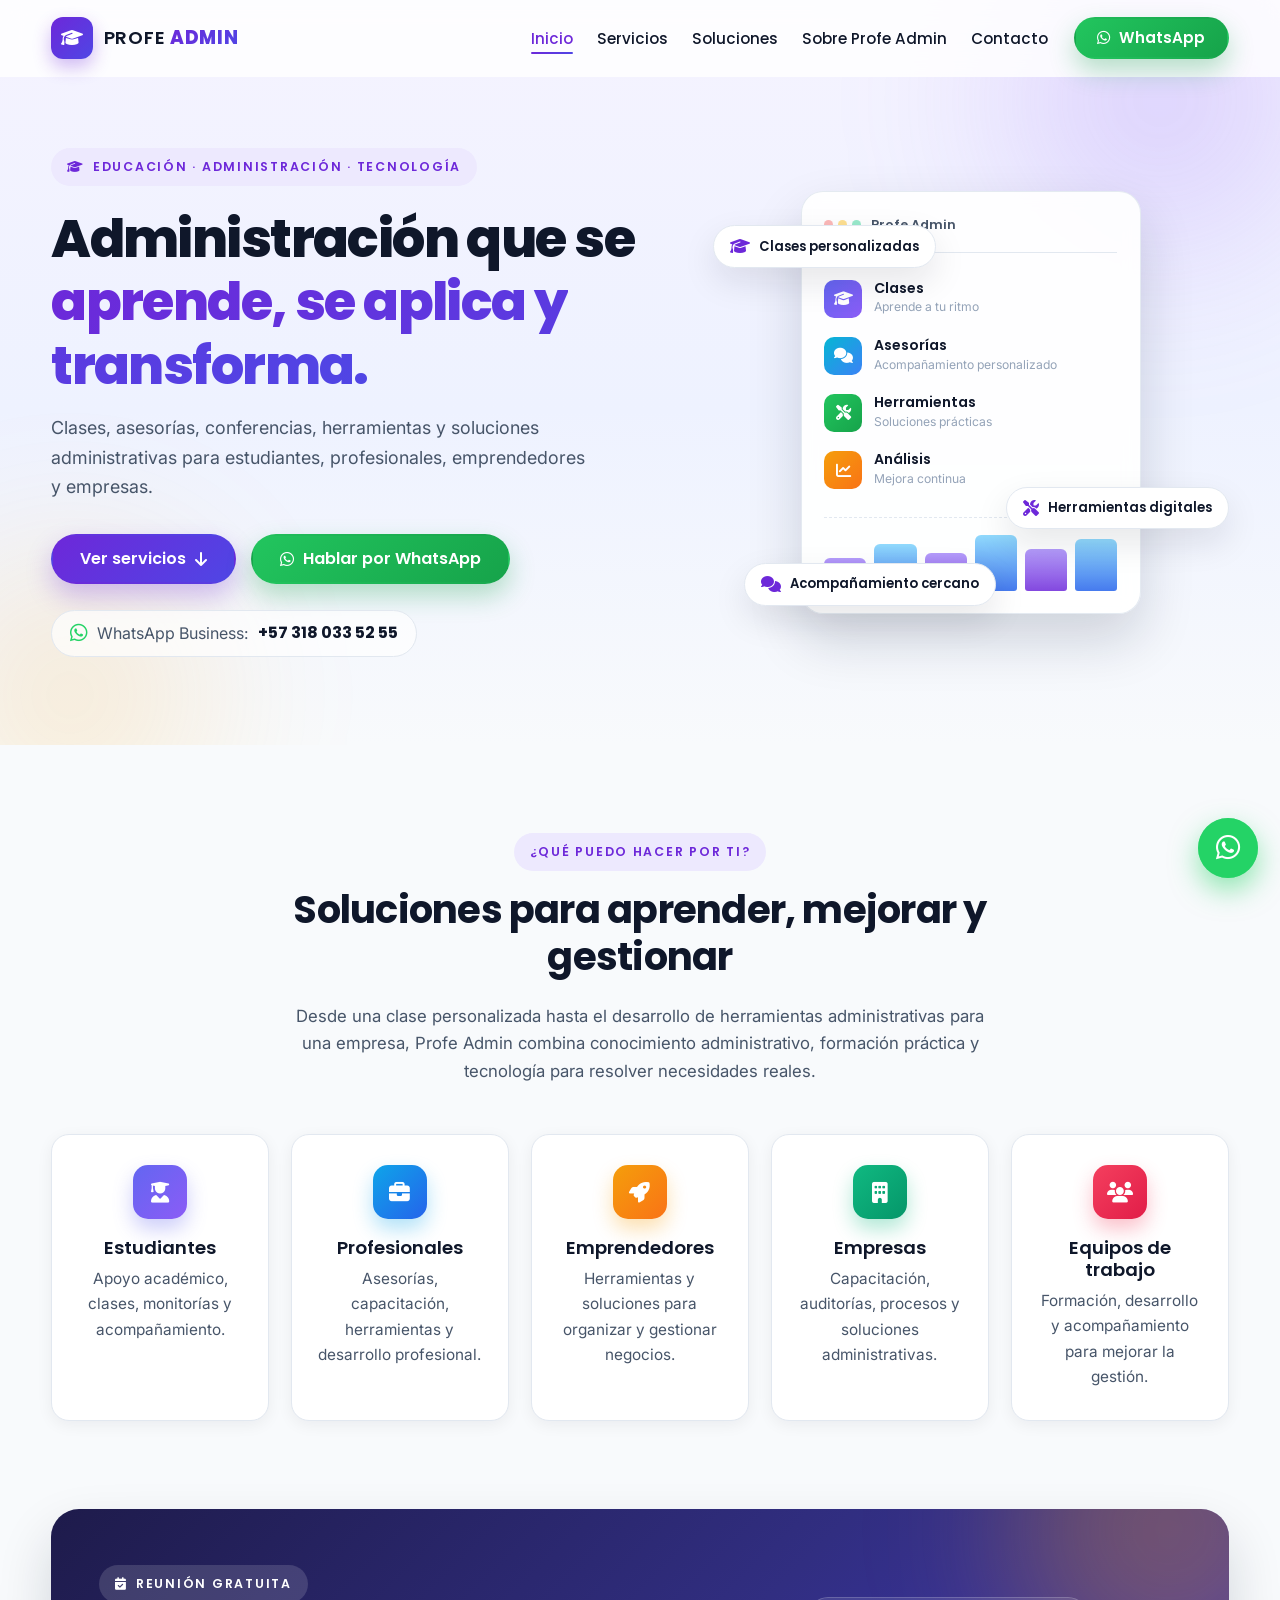
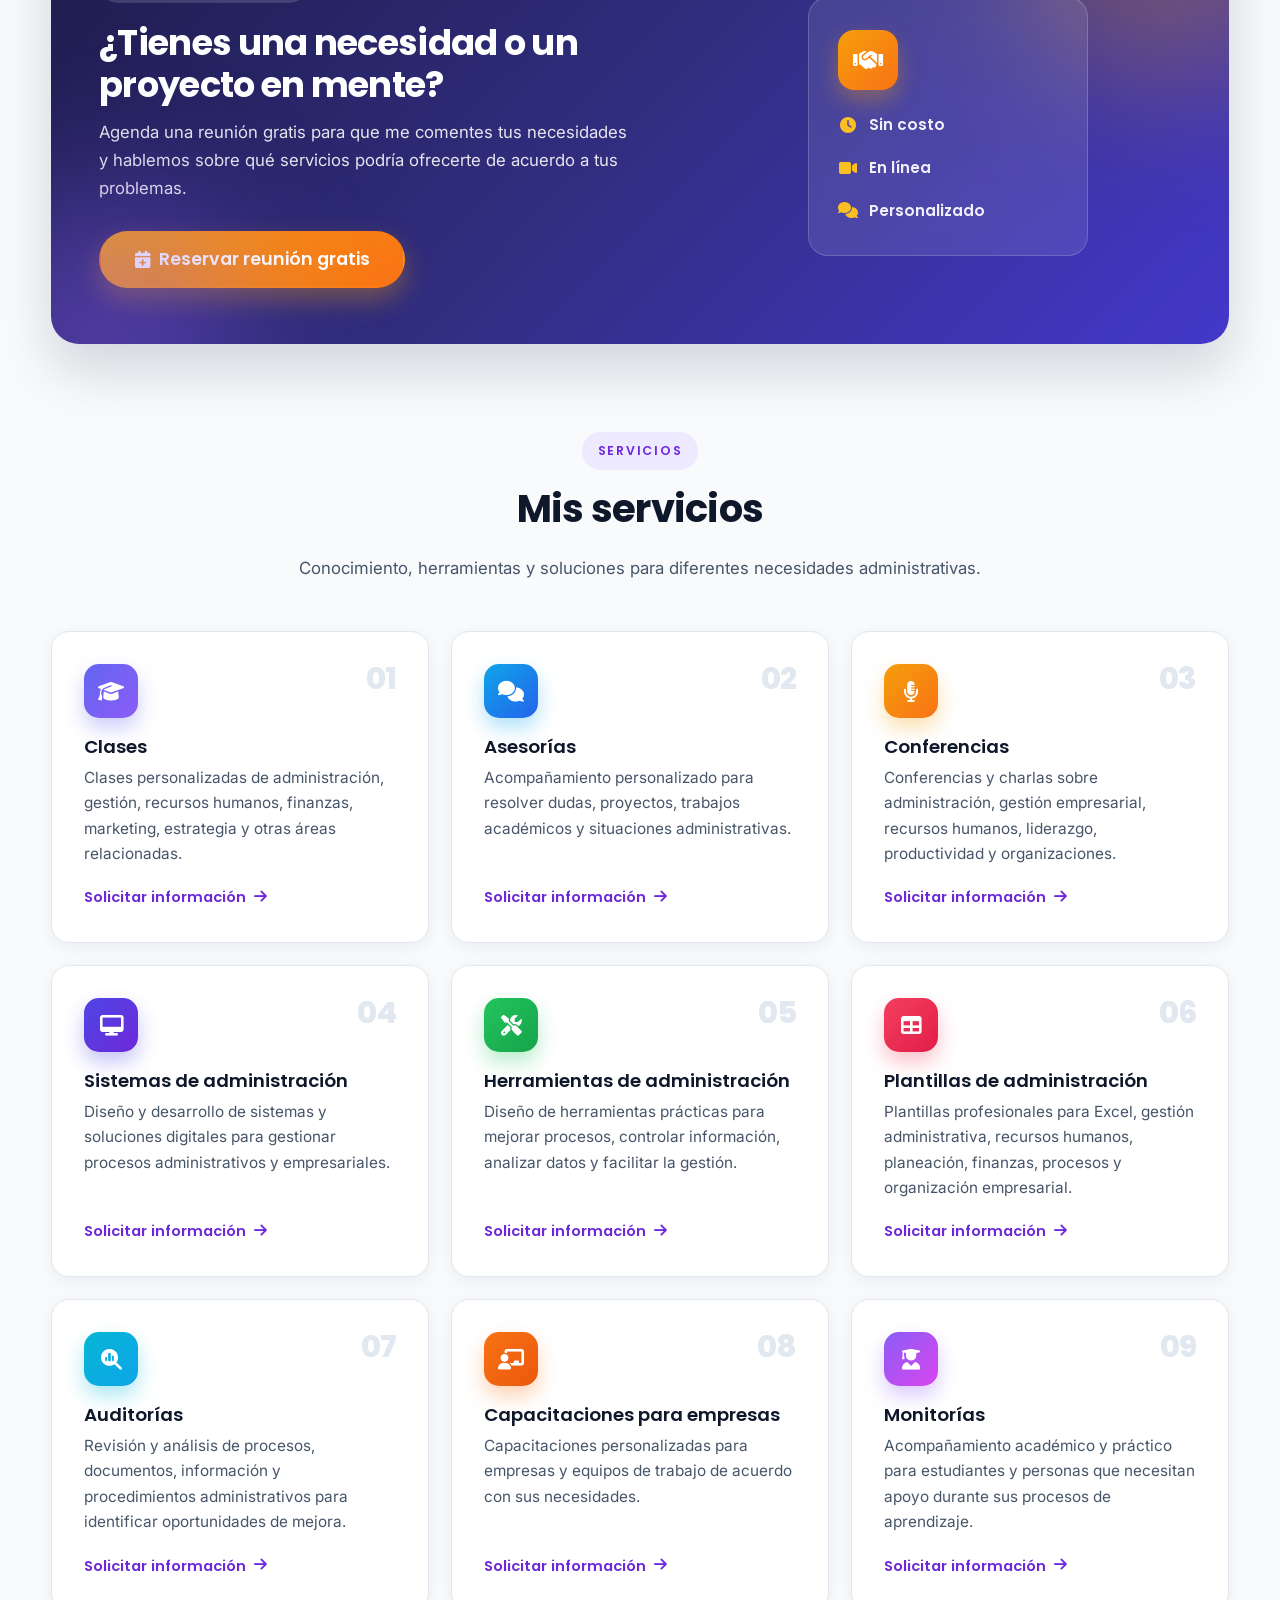
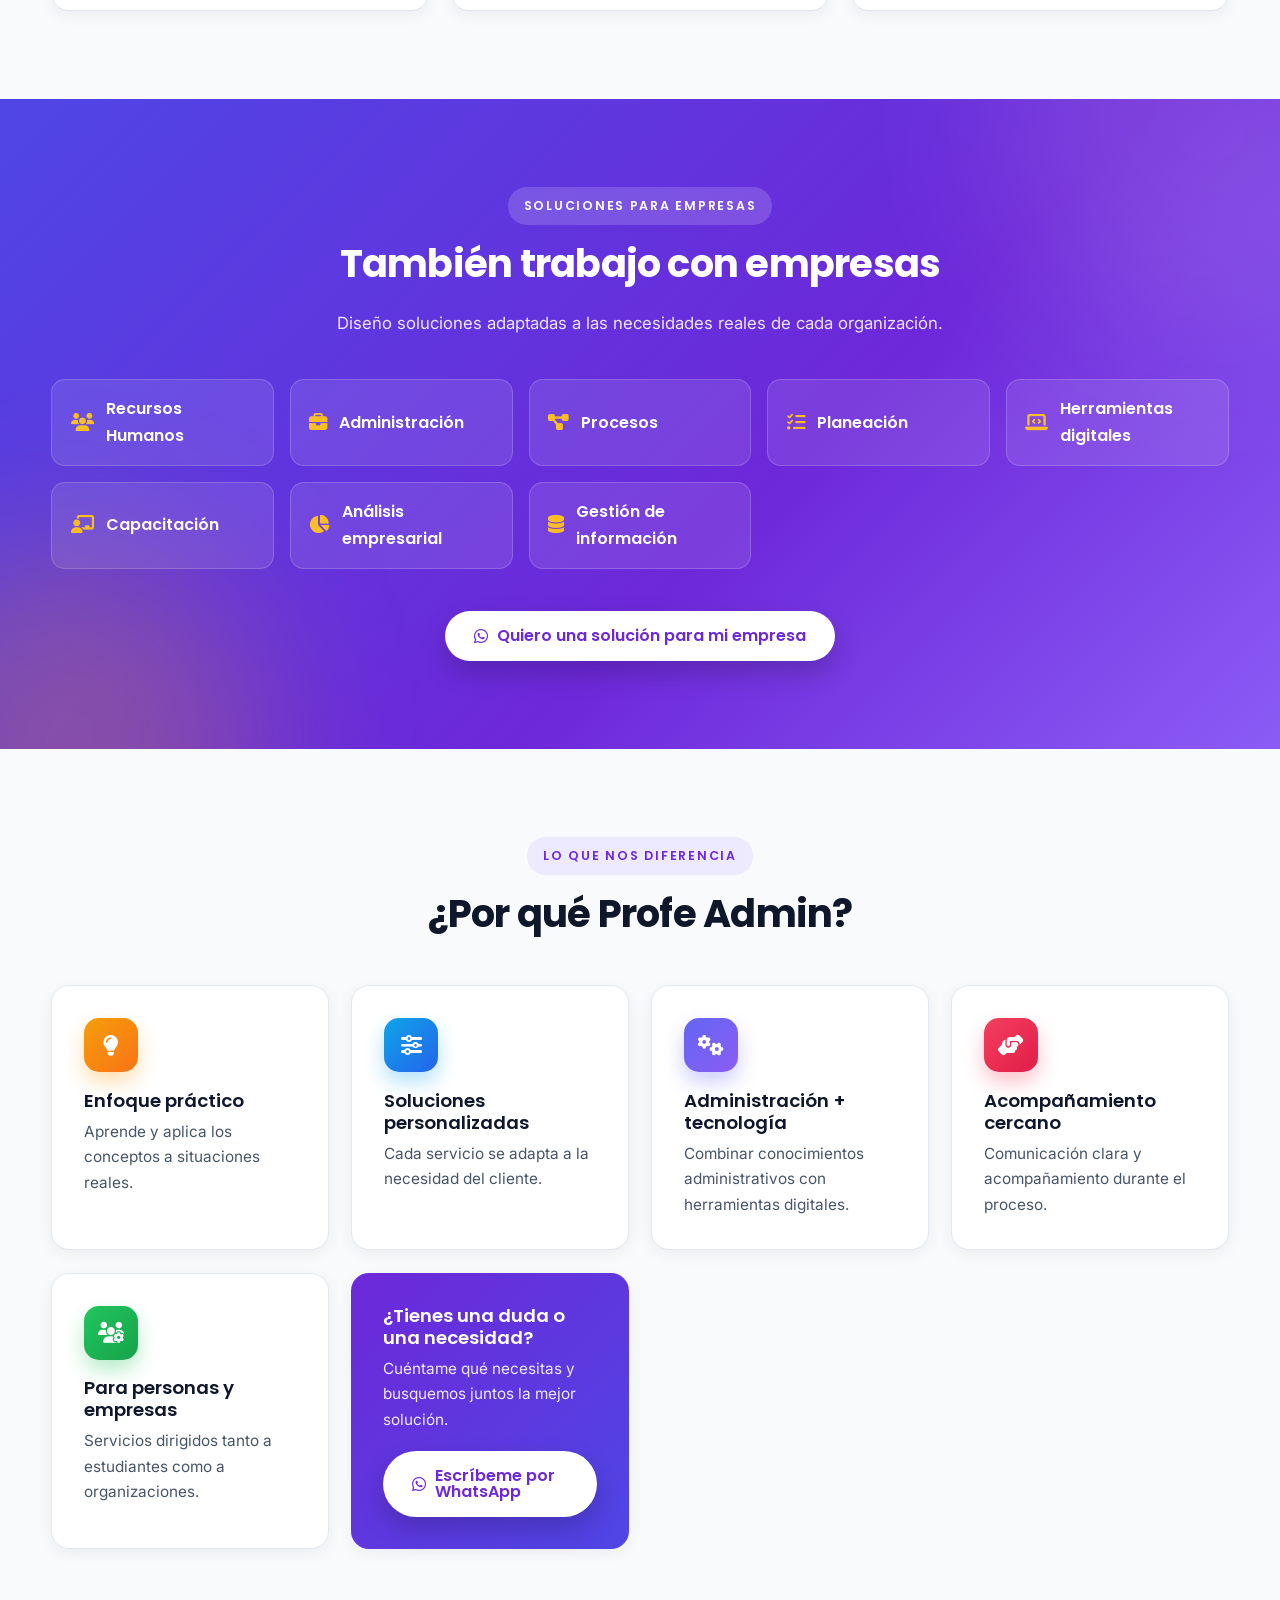
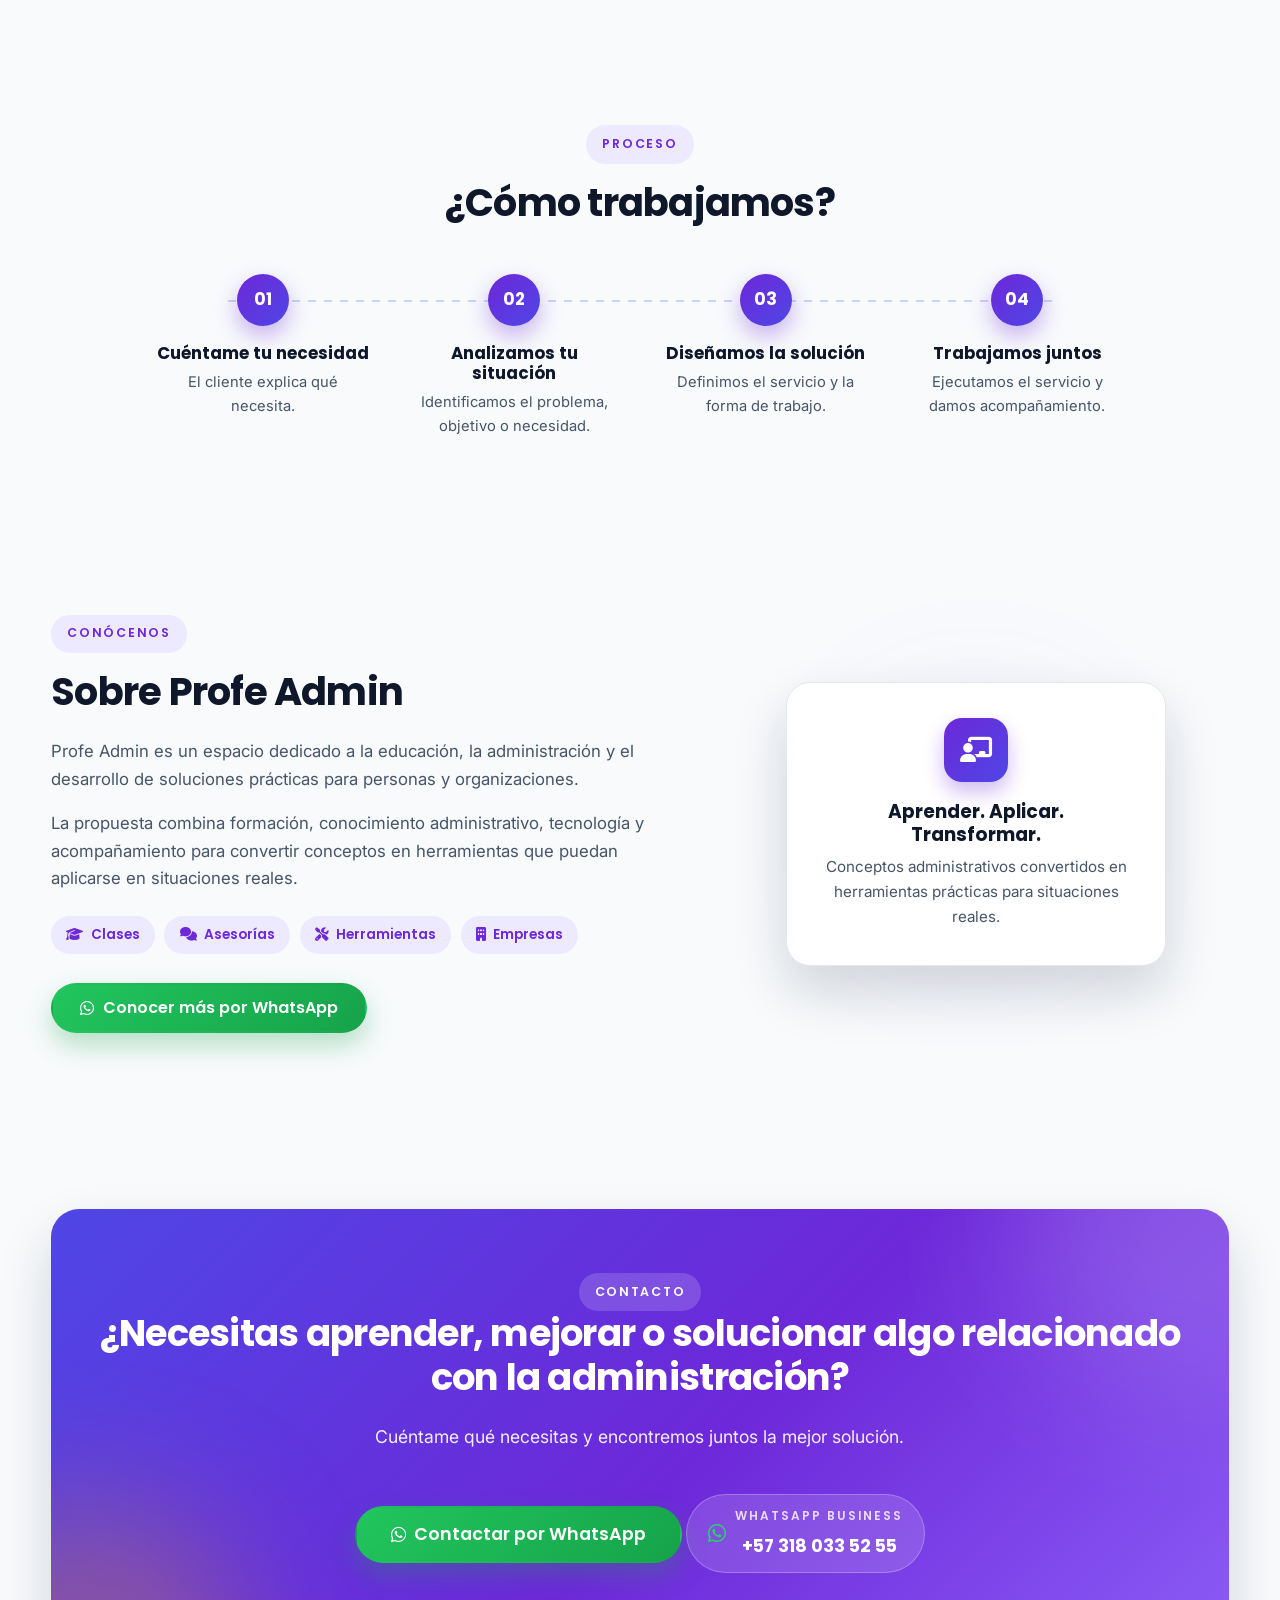
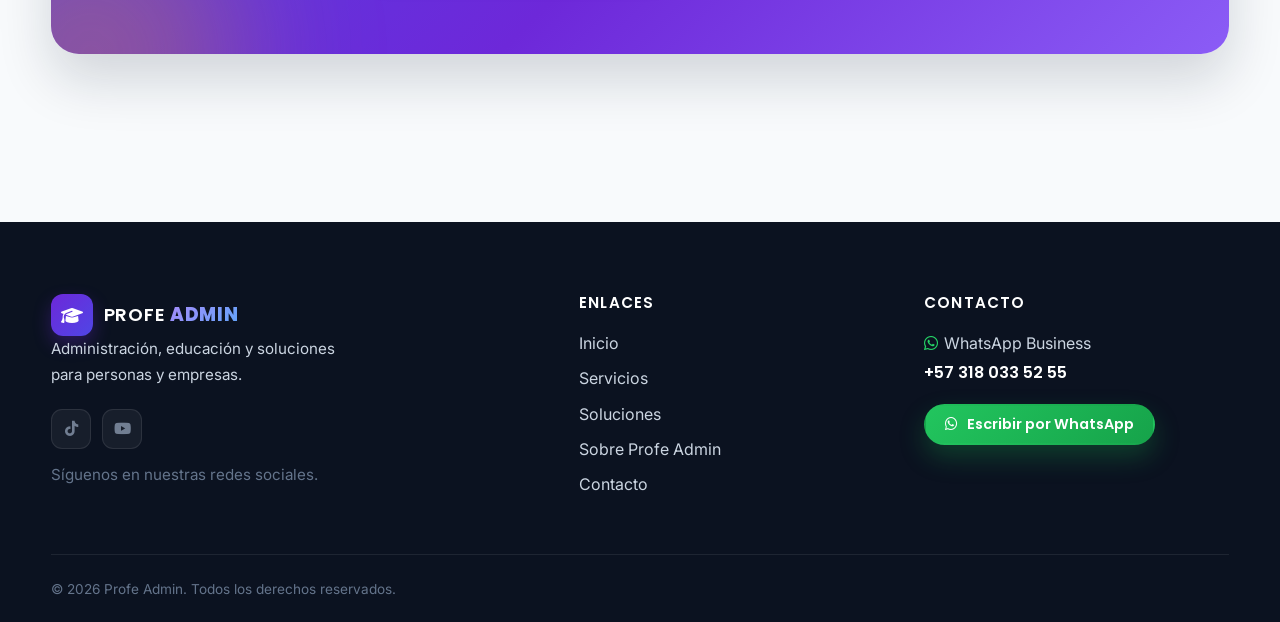
==== index.html @ a217259a "Add files via upload" ====
<!DOCTYPE html>
<html lang="es">
<head>
    <meta charset="UTF-8">
    <meta name="viewport" content="width=device-width, initial-scale=1.0">
    <title>Profe Admin | Administración, asesorías, clases y soluciones empresariales</title>
    <meta name="description" content="Profe Admin ofrece clases, asesorías, conferencias, capacitaciones, auditorías, herramientas, plantillas y soluciones administrativas para estudiantes, profesionales, emprendedores y empresas.">
    <meta property="og:title" content="Profe Admin | Administración, asesorías, clases y soluciones empresariales">
    <meta property="og:description" content="Clases, asesorías, conferencias, herramientas y soluciones administrativas para estudiantes, profesionales, emprendedores y empresas.">
    <meta property="og:type" content="website">
    <link rel="icon" href="data:image/svg+xml,%3Csvg xmlns='http://www.w3.org/2000/svg' viewBox='0 0 64 64'%3E%3Cdefs%3E%3ClinearGradient id='g' x1='0' y1='0' x2='1' y2='1'%3E%3Cstop offset='0' stop-color='%236d28d9'/%3E%3Cstop offset='1' stop-color='%234f46e5'/%3E%3C/linearGradient%3E%3C/defs%3E%3Crect width='64' height='64' rx='14' fill='url(%23g)'/%3E%3Ctext x='32' y='42' font-family='Arial,sans-serif' font-size='28' font-weight='700' fill='white' text-anchor='middle'%3EPA%3C/text%3E%3C/svg%3E">
    <link rel="preconnect" href="https://fonts.googleapis.com">
    <link rel="preconnect" href="https://fonts.gstatic.com" crossorigin>
    <link href="https://fonts.googleapis.com/css2?family=Poppins:wght@500;600;700;800&family=Inter:wght@400;500;600&display=swap" rel="stylesheet">
    <link rel="stylesheet" href="https://cdnjs.cloudflare.com/ajax/libs/font-awesome/6.5.2/css/all.min.css">
    <link rel="stylesheet" href="assets/css/style.css">
</head>
<body>
    <a class="skip-link" href="#main">Saltar al contenido</a>
    <header class="navbar" id="navbar">
        <div class="container nav-inner">
            <a class="brand" href="#inicio" aria-label="Profe Admin, ir al inicio">
                <span class="brand-mark" aria-hidden="true"><i class="fa-solid fa-graduation-cap"></i></span>
                <span class="brand-text">PROFE <strong>ADMIN</strong></span>
            </a>
            <button class="menu-toggle" id="menuToggle" type="button"
                    aria-expanded="false" aria-controls="navMenu" aria-label="Abrir menú de navegación">
                <i class="fa-solid fa-bars" aria-hidden="true"></i>
                <i class="fa-solid fa-xmark" aria-hidden="true"></i>
            </button>
            <nav class="nav-menu" id="navMenu" aria-label="Navegación principal">
                <ul class="nav-list">
                    <li><a href="#inicio">Inicio</a></li>
                    <li><a href="#servicios">Servicios</a></li>
                    <li><a href="#soluciones">Soluciones</a></li>
                    <li><a href="#sobre">Sobre Profe Admin</a></li>
                    <li><a href="#contacto">Contacto</a></li>
                </ul>
                <a class="btn btn-wa btn-nav" href="https://wa.me/573180335255?text=Hola%20Profe%20Admin%2C%20quiero%20informaci%C3%B3n." target="_blank" rel="noopener">
                    <i class="fa-brands fa-whatsapp" aria-hidden="true"></i> WhatsApp
                </a>
            </nav>
        </div>
    </header>
    <main id="main">

<!-- ============ HERO ============ -->
<section class="hero" id="inicio">
    <div class="hero-bg" aria-hidden="true">
        <div class="blob blob-1"></div>
        <div class="blob blob-2"></div>
    </div>
    <div class="container hero-inner">
        <div class="hero-copy">
            <span class="eyebrow" aria-hidden="true">
                <i class="fa-solid fa-graduation-cap"></i> Educación · Administración · Tecnología
            </span>
            <h1 class="hero-title">Administración que se <span class="grad-text">aprende, se aplica y transforma.</span></h1>
            <p class="hero-sub">Clases, asesorías, conferencias, herramientas y soluciones administrativas para estudiantes, profesionales, emprendedores y empresas.</p>
            <div class="hero-actions">
                <a class="btn btn-primary" href="#servicios">
                    Ver servicios <i class="fa-solid fa-arrow-down" aria-hidden="true"></i>
                </a>
                <a class="btn btn-wa" href="https://wa.me/573180335255?text=Hola%20Profe%20Admin%2C%20quiero%20informaci%C3%B3n." target="_blank" rel="noopener">
                    <i class="fa-brands fa-whatsapp" aria-hidden="true"></i> Hablar por WhatsApp
                </a>
            </div>
            <p class="hero-wa">
                <i class="fa-brands fa-whatsapp" aria-hidden="true"></i>
                <span>WhatsApp Business:</span> <strong>+57 318 033 52 55</strong>
            </p>
        </div>
        <div class="hero-visual" aria-hidden="true">
            <div class="hero-card hero-card-main">
                <div class="hero-card-top">
                    <span class="dots"><i></i><i></i><i></i></span>
                    <span>Profe Admin</span>
                </div>
                <div class="hero-card-body">
                    <div class="hero-module">
                        <i class="fa-solid fa-graduation-cap"></i>
                        <div>
                            <div class="hm-title">Clases</div>
                            <div class="hm-sub">Aprende a tu ritmo</div>
                        </div>
                    </div>
                    <div class="hero-module">
                        <i class="fa-solid fa-comments"></i>
                        <div>
                            <div class="hm-title">Asesorías</div>
                            <div class="hm-sub">Acompañamiento personalizado</div>
                        </div>
                    </div>
                    <div class="hero-module">
                        <i class="fa-solid fa-screwdriver-wrench"></i>
                        <div>
                            <div class="hm-title">Herramientas</div>
                            <div class="hm-sub">Soluciones prácticas</div>
                        </div>
                    </div>
                    <div class="hero-module">
                        <i class="fa-solid fa-chart-line"></i>
                        <div>
                            <div class="hm-title">Análisis</div>
                            <div class="hm-sub">Mejora continua</div>
                        </div>
                    </div>
                    <div class="chart-bars">
                        <i style="--h:55%"></i>
                        <i style="--h:78%"></i>
                        <i style="--h:62%"></i>
                        <i style="--h:92%"></i>
                        <i style="--h:70%"></i>
                        <i style="--h:86%"></i>
                    </div>
                </div>
            </div>
            <div class="hero-chip chip-1"><i class="fa-solid fa-graduation-cap"></i> Clases personalizadas</div>
            <div class="hero-chip chip-2"><i class="fa-solid fa-screwdriver-wrench"></i> Herramientas digitales</div>
            <div class="hero-chip chip-3"><i class="fa-solid fa-comments"></i> Acompañamiento cercano</div>
        </div>
    </div>
</section>

<!-- ============ SOLUCIONES (audiencias) ============ -->
<section class="section" id="soluciones">
    <div class="container">
        <div class="section-head">
            <span class="eyebrow">¿Qué puedo hacer por ti?</span>
            <h2 class="section-title">Soluciones para aprender, mejorar y gestionar</h2>
            <p class="section-sub">Desde una clase personalizada hasta el desarrollo de herramientas administrativas para una empresa, Profe Admin combina conocimiento administrativo, formación práctica y tecnología para resolver necesidades reales.</p>
        </div>
        <div class="grid grid-aud">
            <article class="card reveal">
                <div class="icon-badge" aria-hidden="true"><i class="fa-solid fa-user-graduate"></i></div>
                <h3>Estudiantes</h3>
                <p>Apoyo académico, clases, monitorías y acompañamiento.</p>
            </article>
            <article class="card reveal">
                <div class="icon-badge" aria-hidden="true"><i class="fa-solid fa-briefcase"></i></div>
                <h3>Profesionales</h3>
                <p>Asesorías, capacitación, herramientas y desarrollo profesional.</p>
            </article>
            <article class="card reveal">
                <div class="icon-badge" aria-hidden="true"><i class="fa-solid fa-rocket"></i></div>
                <h3>Emprendedores</h3>
                <p>Herramientas y soluciones para organizar y gestionar negocios.</p>
            </article>
            <article class="card reveal">
                <div class="icon-badge" aria-hidden="true"><i class="fa-solid fa-building"></i></div>
                <h3>Empresas</h3>
                <p>Capacitación, auditorías, procesos y soluciones administrativas.</p>
            </article>
            <article class="card reveal">
                <div class="icon-badge" aria-hidden="true"><i class="fa-solid fa-users"></i></div>
                <h3>Equipos de trabajo</h3>
                <p>Formación, desarrollo y acompañamiento para mejorar la gestión.</p>
            </article>
        </div>
    </div>
</section>

<!-- ============ RESERVAR REUNIÓN ============ -->
<section class="section reunion-section" id="reunion">
    <div class="container">
        <div class="reunion-box reveal">
            <div class="reunion-content">
                <span class="eyebrow eyebrow-light">
                    <i class="fa-solid fa-calendar-check" aria-hidden="true"></i> Reunión gratuita
                </span>
                <h2 class="reunion-title">¿Tienes una necesidad o un proyecto en mente?</h2>
                <p class="reunion-text">Agenda una reunión gratis para que me comentes tus necesidades y hablemos sobre qué servicios podría ofrecerte de acuerdo a tus problemas.</p>
                <a class="btn btn-accent btn-lg" href="https://calendar.app.google/zFa2Duf15ThJxzNB6" target="_blank" rel="noopener">
                    <i class="fa-solid fa-calendar-plus" aria-hidden="true"></i> Reservar reunión gratis
                </a>
            </div>
            <div class="reunion-visual" aria-hidden="true">
                <div class="reunion-card">
                    <div class="reunion-card-icon">
                        <i class="fa-solid fa-handshake"></i>
                    </div>
                    <div class="reunion-card-detail">
                        <i class="fa-solid fa-clock"></i>
                        <span>Sin costo</span>
                    </div>
                    <div class="reunion-card-detail">
                        <i class="fa-solid fa-video"></i>
                        <span>En línea</span>
                    </div>
                    <div class="reunion-card-detail">
                        <i class="fa-solid fa-comments"></i>
                        <span>Personalizado</span>
                    </div>
                </div>
            </div>
        </div>
    </div>
</section>

<!-- ============ SERVICIOS ============ -->
<section class="section services" id="servicios">
    <div class="container">
        <div class="section-head">
            <span class="eyebrow">Servicios</span>
            <h2 class="section-title">Mis servicios</h2>
            <p class="section-sub">Conocimiento, herramientas y soluciones para diferentes necesidades administrativas.</p>
        </div>
        <div class="grid grid-services">
            <article class="card service-card reveal">
                <div class="service-top">
                    <span class="icon-badge" aria-hidden="true"><i class="fa-solid fa-graduation-cap"></i></span>
                    <span class="service-num" aria-hidden="true">01</span>
                </div>
                <h3>Clases</h3>
                <p>Clases personalizadas de administración, gestión, recursos humanos, finanzas, marketing, estrategia y otras áreas relacionadas.</p>
                <a class="card-link" href="servicios/clases.html">
                    Solicitar información <i class="fa-solid fa-arrow-right" aria-hidden="true"></i>
                </a>
            </article>
            <article class="card service-card reveal">
                <div class="service-top">
                    <span class="icon-badge" aria-hidden="true"><i class="fa-solid fa-comments"></i></span>
                    <span class="service-num" aria-hidden="true">02</span>
                </div>
                <h3>Asesorías</h3>
                <p>Acompañamiento personalizado para resolver dudas, proyectos, trabajos académicos y situaciones administrativas.</p>
                <a class="card-link" href="servicios/asesorias.html">
                    Solicitar información <i class="fa-solid fa-arrow-right" aria-hidden="true"></i>
                </a>
            </article>
            <article class="card service-card reveal">
                <div class="service-top">
                    <span class="icon-badge" aria-hidden="true"><i class="fa-solid fa-microphone-lines"></i></span>
                    <span class="service-num" aria-hidden="true">03</span>
                </div>
                <h3>Conferencias</h3>
                <p>Conferencias y charlas sobre administración, gestión empresarial, recursos humanos, liderazgo, productividad y organizaciones.</p>
                <a class="card-link" href="servicios/conferencias.html">
                    Solicitar información <i class="fa-solid fa-arrow-right" aria-hidden="true"></i>
                </a>
            </article>
            <article class="card service-card reveal">
                <div class="service-top">
                    <span class="icon-badge" aria-hidden="true"><i class="fa-solid fa-desktop"></i></span>
                    <span class="service-num" aria-hidden="true">04</span>
                </div>
                <h3>Sistemas de administración</h3>
                <p>Diseño y desarrollo de sistemas y soluciones digitales para gestionar procesos administrativos y empresariales.</p>
                <a class="card-link" href="servicios/sistemas.html">
                    Solicitar información <i class="fa-solid fa-arrow-right" aria-hidden="true"></i>
                </a>
            </article>
            <article class="card service-card reveal">
                <div class="service-top">
                    <span class="icon-badge" aria-hidden="true"><i class="fa-solid fa-screwdriver-wrench"></i></span>
                    <span class="service-num" aria-hidden="true">05</span>
                </div>
                <h3>Herramientas de administración</h3>
                <p>Diseño de herramientas prácticas para mejorar procesos, controlar información, analizar datos y facilitar la gestión.</p>
                <a class="card-link" href="servicios/herramientas.html">
                    Solicitar información <i class="fa-solid fa-arrow-right" aria-hidden="true"></i>
                </a>
            </article>
            <article class="card service-card reveal">
                <div class="service-top">
                    <span class="icon-badge" aria-hidden="true"><i class="fa-solid fa-table"></i></span>
                    <span class="service-num" aria-hidden="true">06</span>
                </div>
                <h3>Plantillas de administración</h3>
                <p>Plantillas profesionales para Excel, gestión administrativa, recursos humanos, planeación, finanzas, procesos y organización empresarial.</p>
                <a class="card-link" href="servicios/plantillas.html">
                    Solicitar información <i class="fa-solid fa-arrow-right" aria-hidden="true"></i>
                </a>
            </article>
            <article class="card service-card reveal">
                <div class="service-top">
                    <span class="icon-badge" aria-hidden="true"><i class="fa-solid fa-magnifying-glass-chart"></i></span>
                    <span class="service-num" aria-hidden="true">07</span>
                </div>
                <h3>Auditorías</h3>
                <p>Revisión y análisis de procesos, documentos, información y procedimientos administrativos para identificar oportunidades de mejora.</p>
                <a class="card-link" href="servicios/auditorias.html">
                    Solicitar información <i class="fa-solid fa-arrow-right" aria-hidden="true"></i>
                </a>
            </article>
            <article class="card service-card reveal">
                <div class="service-top">
                    <span class="icon-badge" aria-hidden="true"><i class="fa-solid fa-chalkboard-user"></i></span>
                    <span class="service-num" aria-hidden="true">08</span>
                </div>
                <h3>Capacitaciones para empresas</h3>
                <p>Capacitaciones personalizadas para empresas y equipos de trabajo de acuerdo con sus necesidades.</p>
                <a class="card-link" href="servicios/capacitaciones.html">
                    Solicitar información <i class="fa-solid fa-arrow-right" aria-hidden="true"></i>
                </a>
            </article>
            <article class="card service-card reveal">
                <div class="service-top">
                    <span class="icon-badge" aria-hidden="true"><i class="fa-solid fa-user-graduate"></i></span>
                    <span class="service-num" aria-hidden="true">09</span>
                </div>
                <h3>Monitorías</h3>
                <p>Acompañamiento académico y práctico para estudiantes y personas que necesitan apoyo durante sus procesos de aprendizaje.</p>
                <a class="card-link" href="servicios/monitorias.html">
                    Solicitar información <i class="fa-solid fa-arrow-right" aria-hidden="true"></i>
                </a>
            </article>
        </div>
    </div>
</section>

<!-- ============ SOLUCIONES PARA EMPRESAS ============ -->
<section class="section empresas" id="empresas">
    <div class="container">
        <div class="section-head">
            <span class="eyebrow eyebrow-light">Soluciones para empresas</span>
            <h2 class="section-title">También trabajo con empresas</h2>
            <p class="section-sub">Diseño soluciones adaptadas a las necesidades reales de cada organización.</p>
        </div>
        <ul class="empresa-grid">
            <li><i class="fa-solid fa-users" aria-hidden="true"></i> Recursos Humanos</li>
            <li><i class="fa-solid fa-briefcase" aria-hidden="true"></i> Administración</li>
            <li><i class="fa-solid fa-diagram-project" aria-hidden="true"></i> Procesos</li>
            <li><i class="fa-solid fa-list-check" aria-hidden="true"></i> Planeación</li>
            <li><i class="fa-solid fa-laptop-code" aria-hidden="true"></i> Herramientas digitales</li>
            <li><i class="fa-solid fa-chalkboard-user" aria-hidden="true"></i> Capacitación</li>
            <li><i class="fa-solid fa-chart-pie" aria-hidden="true"></i> Análisis empresarial</li>
            <li><i class="fa-solid fa-database" aria-hidden="true"></i> Gestión de información</li>
        </ul>
        <div class="empresa-cta">
            <a class="btn btn-light" href="https://wa.me/573180335255?text=Hola%20Profe%20Admin%2C%20quiero%20una%20soluci%C3%B3n%20para%20mi%20empresa." target="_blank" rel="noopener">
                <i class="fa-brands fa-whatsapp" aria-hidden="true"></i> Quiero una solución para mi empresa
            </a>
        </div>
    </div>
</section>

<!-- ============ POR QUÉ PROFE ADMIN ============ -->
<section class="section" id="porque">
    <div class="container">
        <div class="section-head">
            <span class="eyebrow">Lo que nos diferencia</span>
            <h2 class="section-title">¿Por qué Profe Admin?</h2>
        </div>
        <div class="grid grid-why">
            <article class="card why-card reveal">
                <div class="icon-badge" aria-hidden="true"><i class="fa-solid fa-lightbulb"></i></div>
                <h3>Enfoque práctico</h3>
                <p>Aprende y aplica los conceptos a situaciones reales.</p>
            </article>
            <article class="card why-card reveal">
                <div class="icon-badge" aria-hidden="true"><i class="fa-solid fa-sliders"></i></div>
                <h3>Soluciones personalizadas</h3>
                <p>Cada servicio se adapta a la necesidad del cliente.</p>
            </article>
            <article class="card why-card reveal">
                <div class="icon-badge" aria-hidden="true"><i class="fa-solid fa-gears"></i></div>
                <h3>Administración + tecnología</h3>
                <p>Combinar conocimientos administrativos con herramientas digitales.</p>
            </article>
            <article class="card why-card reveal">
                <div class="icon-badge" aria-hidden="true"><i class="fa-solid fa-handshake-angle"></i></div>
                <h3>Acompañamiento cercano</h3>
                <p>Comunicación clara y acompañamiento durante el proceso.</p>
            </article>
            <article class="card why-card reveal">
                <div class="icon-badge" aria-hidden="true"><i class="fa-solid fa-users-gear"></i></div>
                <h3>Para personas y empresas</h3>
                <p>Servicios dirigidos tanto a estudiantes como a organizaciones.</p>
            </article>
            <article class="card why-cta reveal">
                <h3>¿Tienes una duda o una necesidad?</h3>
                <p>Cuéntame qué necesitas y busquemos juntos la mejor solución.</p>
                <a class="btn btn-light" href="https://wa.me/573180335255?text=Hola%20Profe%20Admin%2C%20quiero%20informaci%C3%B3n." target="_blank" rel="noopener">
                    <i class="fa-brands fa-whatsapp" aria-hidden="true"></i> Escríbeme por WhatsApp
                </a>
            </article>
        </div>
    </div>
</section>

<!-- ============ PROCESO DE TRABAJO ============ -->
<section class="section processo" id="proceso">
    <div class="container">
        <div class="section-head">
            <span class="eyebrow">Proceso</span>
            <h2 class="section-title">¿Cómo trabajamos?</h2>
        </div>
        <ol class="process">
            <li class="process-step reveal">
                <span class="step-num" aria-hidden="true">01</span>
                <h3>Cuéntame tu necesidad</h3>
                <p>El cliente explica qué necesita.</p>
            </li>
            <li class="process-step reveal">
                <span class="step-num" aria-hidden="true">02</span>
                <h3>Analizamos tu situación</h3>
                <p>Identificamos el problema, objetivo o necesidad.</p>
            </li>
            <li class="process-step reveal">
                <span class="step-num" aria-hidden="true">03</span>
                <h3>Diseñamos la solución</h3>
                <p>Definimos el servicio y la forma de trabajo.</p>
            </li>
            <li class="process-step reveal">
                <span class="step-num" aria-hidden="true">04</span>
                <h3>Trabajamos juntos</h3>
                <p>Ejecutamos el servicio y damos acompañamiento.</p>
            </li>
        </ol>
    </div>
</section>

<!-- ============ SOBRE PROFE ADMIN ============ -->
<section class="section" id="sobre">
    <div class="container sobre-inner">
        <div class="sobre-copy reveal">
            <span class="eyebrow">Conócenos</span>
            <h2 class="section-title">Sobre Profe Admin</h2>
            <p>Profe Admin es un espacio dedicado a la educación, la administración y el desarrollo de soluciones prácticas para personas y organizaciones.</p>
            <p>La propuesta combina formación, conocimiento administrativo, tecnología y acompañamiento para convertir conceptos en herramientas que puedan aplicarse en situaciones reales.</p>
            <div class="sobre-chips">
                <span><i class="fa-solid fa-graduation-cap" aria-hidden="true"></i> Clases</span>
                <span><i class="fa-solid fa-comments" aria-hidden="true"></i> Asesorías</span>
                <span><i class="fa-solid fa-screwdriver-wrench" aria-hidden="true"></i> Herramientas</span>
                <span><i class="fa-solid fa-building" aria-hidden="true"></i> Empresas</span>
            </div>
            <a class="btn btn-wa" href="https://wa.me/573180335255?text=Hola%20Profe%20Admin%2C%20quiero%20informaci%C3%B3n." target="_blank" rel="noopener">
                <i class="fa-brands fa-whatsapp" aria-hidden="true"></i> Conocer más por WhatsApp
            </a>
        </div>
        <div class="sobre-visual reveal">
            <div class="blob" aria-hidden="true"></div>
            <div class="sobre-card" aria-hidden="true">
                <span class="icon-badge"><i class="fa-solid fa-chalkboard-user"></i></span>
                <h3>Aprender. Aplicar. Transformar.</h3>
                <p>Conceptos administrativos convertidos en herramientas prácticas para situaciones reales.</p>
            </div>
        </div>
    </div>
</section>

<!-- ============ CTA FINAL / CONTACTO ============ -->
<section class="section" id="contacto">
    <div class="container">
        <div class="cta-box reveal">
            <span class="eyebrow eyebrow-light">Contacto</span>
            <h2>¿Necesitas aprender, mejorar o solucionar algo relacionado con la administración?</h2>
            <p>Cuéntame qué necesitas y encontremos juntos la mejor solución.</p>
            <a class="btn btn-wa btn-lg" href="https://wa.me/573180335255?text=Hola%20Profe%20Admin%2C%20quiero%20informaci%C3%B3n." target="_blank" rel="noopener">
                <i class="fa-brands fa-whatsapp" aria-hidden="true"></i> Contactar por WhatsApp
            </a>
            <p class="cta-wa">
                <i class="fa-brands fa-whatsapp" aria-hidden="true"></i>
                <span>
                    <span class="cta-label">WhatsApp Business</span>
                    <strong>+57 318 033 52 55</strong>
                </span>
            </p>
        </div>
    </div>
</section>

    </main>

    <footer class="footer">
        <div class="container">
            <div class="footer-grid">
                <div class="footer-brand">
                    <a class="brand" href="#inicio" aria-label="Profe Admin, ir al inicio">
                        <span class="brand-mark" aria-hidden="true"><i class="fa-solid fa-graduation-cap"></i></span>
                        <span class="brand-text">PROFE <strong>ADMIN</strong></span>
                    </a>
                    <p>Administración, educación y soluciones para personas y empresas.</p>
                    <div class="footer-social" aria-label="Redes sociales">
                        <span class="social-ph" title="Síguenos en TikTok" aria-label="Síguenos en TikTok"><i class="fa-brands fa-tiktok" aria-hidden="true"></i></span>
                        <span class="social-ph" title="Síguenos en YouTube" aria-label="Síguenos en YouTube"><i class="fa-brands fa-youtube" aria-hidden="true"></i></span>
                    </div>
                    <p class="social-note">Síguenos en nuestras redes sociales.</p>
                </div>
                <div class="footer-col">
                    <h4>Enlaces</h4>
                    <ul>
                        <li><a href="#inicio">Inicio</a></li>
                        <li><a href="#servicios">Servicios</a></li>
                        <li><a href="#soluciones">Soluciones</a></li>
                        <li><a href="#sobre">Sobre Profe Admin</a></li>
                        <li><a href="#contacto">Contacto</a></li>
                    </ul>
                </div>
                <div class="footer-col">
                    <h4>Contacto</h4>
                    <p class="footer-contact">
                        <i class="fa-brands fa-whatsapp" aria-hidden="true"></i>WhatsApp Business
                        <strong>+57 318 033 52 55</strong>
                    </p>
                    <a class="btn btn-wa btn-sm" href="https://wa.me/573180335255?text=Hola%20Profe%20Admin%2C%20quiero%20informaci%C3%B3n." target="_blank" rel="noopener">
                        <i class="fa-brands fa-whatsapp" aria-hidden="true"></i> Escribir por WhatsApp
                    </a>
                </div>
            </div>
            <div class="footer-bottom">
                <p>&copy; <span id="year">2026</span> Profe Admin. Todos los derechos reservados.</p>
            </div>
        </div>
    </footer>

    <a class="wa-float" href="https://wa.me/573180335255?text=Hola%20Profe%20Admin%2C%20quiero%20informaci%C3%B3n." target="_blank" rel="noopener" aria-label="Escribir por WhatsApp">
        <i class="fa-brands fa-whatsapp" aria-hidden="true"></i>
        <span class="wa-tooltip" role="tooltip">¿Hablamos?</span>
    </a>

    <script src="assets/js/script.js"></script>
</body>
</html>
---- assets/css/style.css ----
/* ============================================================
   PROFE ADMIN — Hoja de estilos principal
   Identidad: educación + administración + tecnología + consultoría
   ============================================================ */

:root {
  --clr-primary: #6d28d9;
  --clr-primary-2: #4f46e5;
  --clr-primary-soft: #ede9fe;
  --clr-accent: #f59e0b;
  --clr-accent-soft: #fef3c7;
  --clr-wa: #25d366;
  --clr-wa-dark: #16a34a;
  --clr-wa-soft: #d1fae5;
  --clr-ink: #0f172a;
  --clr-body: #475569;
  --clr-muted: #94a3b8;
  --clr-bg: #f8fafc;
  --clr-card: #ffffff;
  --clr-border: #e2e8f0;
  --grad: linear-gradient(135deg, #6d28d9 0%, #4f46e5 100%);
  --grad-wa: linear-gradient(135deg, #22c55e 0%, #16a34a 100%);
  --radius: 18px;
  --radius-sm: 12px;
  --shadow-sm: 0 4px 16px rgba(15, 23, 42, 0.06);
  --shadow-md: 0 14px 34px rgba(15, 23, 42, 0.1);
  --shadow-lg: 0 26px 54px rgba(15, 23, 42, 0.16);
  --container: 1180px;
  --nav-h: 76px;
  --font-head: "Poppins", system-ui, -apple-system, "Segoe UI", sans-serif;
  --font-body: "Inter", system-ui, -apple-system, "Segoe UI", sans-serif;
}

/* ---------- Base ---------- */

*,
*::before,
*::after {
  box-sizing: border-box;
}

html {
  scroll-behavior: smooth;
  scroll-padding-top: calc(var(--nav-h) + 14px);
}

body {
  margin: 0;
  font-family: var(--font-body);
  font-size: 1rem;
  line-height: 1.65;
  color: var(--clr-body);
  background: var(--clr-bg);
  -webkit-font-smoothing: antialiased;
}

img {
  max-width: 100%;
  display: block;
}

h1,
h2,
h3,
h4 {
  font-family: var(--font-head);
  color: var(--clr-ink);
  line-height: 1.2;
  margin: 0 0 0.6em;
}

p {
  margin: 0 0 1em;
}

ul,
ol {
  margin: 0;
  padding: 0;
  list-style: none;
}

a {
  color: var(--clr-primary);
}

:focus-visible {
  outline: 3px solid var(--clr-primary);
  outline-offset: 3px;
  border-radius: 4px;
}

.skip-link {
  position: absolute;
  left: -999px;
  top: 0;
  z-index: 9999;
  background: var(--clr-ink);
  color: #fff;
  padding: 0.7rem 1.1rem;
  border-radius: 0 0 10px 0;
  font-weight: 600;
  text-decoration: none;
}

.skip-link:focus {
  left: 0;
}

.container {
  width: min(var(--container), 92%);
  margin-inline: auto;
}

/* ---------- Utilidades ---------- */

.section {
  padding: 5.5rem 0;
}

.section-head {
  text-align: center;
  max-width: 720px;
  margin: 0 auto 3rem;
}

.section-title {
  font-size: clamp(1.7rem, 3.6vw, 2.4rem);
  font-weight: 700;
  letter-spacing: -0.02em;
  margin-top: 1rem;
}

.section-sub {
  font-size: 1.05rem;
  margin: 0;
}

.eyebrow {
  display: inline-flex;
  align-items: center;
  gap: 0.5rem;
  font-family: var(--font-head);
  font-size: 0.78rem;
  font-weight: 600;
  letter-spacing: 0.14em;
  text-transform: uppercase;
  color: var(--clr-primary);
  background: var(--clr-primary-soft);
  border-radius: 999px;
  padding: 0.55rem 1rem;
}

.grad-text {
  background: var(--grad);
  -webkit-background-clip: text;
  background-clip: text;
  -webkit-text-fill-color: transparent;
  color: transparent;
}

/* ---------- Botones ---------- */

.btn {
  display: inline-flex;
  align-items: center;
  justify-content: center;
  gap: 0.55rem;
  font-family: var(--font-head);
  font-size: 1rem;
  font-weight: 600;
  line-height: 1;
  padding: 0.95rem 1.7rem;
  border-radius: 999px;
  border: 2px solid transparent;
  cursor: pointer;
  text-decoration: none;
  transition: transform 0.25s ease, box-shadow 0.25s ease,
    background-color 0.25s ease, border-color 0.25s ease, color 0.25s ease;
}

.btn-primary {
  background: var(--grad);
  color: #fff;
  box-shadow: 0 12px 26px rgba(109, 40, 217, 0.28);
}

.btn-primary:hover {
  transform: translateY(-3px);
  box-shadow: 0 18px 34px rgba(109, 40, 217, 0.38);
}

.btn-wa {
  background: var(--grad-wa);
  color: #fff;
  box-shadow: 0 12px 26px rgba(22, 163, 74, 0.3);
}

.btn-wa:hover {
  transform: translateY(-3px);
  box-shadow: 0 18px 34px rgba(22, 163, 74, 0.4);
}

.btn-ghost {
  background: var(--clr-card);
  color: var(--clr-ink);
  border-color: var(--clr-border);
}

.btn-ghost:hover {
  border-color: var(--clr-primary);
  color: var(--clr-primary);
  transform: translateY(-3px);
  box-shadow: var(--shadow-sm);
}

.btn-light {
  background: #fff;
  color: var(--clr-primary);
  box-shadow: 0 12px 26px rgba(0, 0, 0, 0.18);
}

.btn-light:hover {
  transform: translateY(-3px);
  box-shadow: 0 18px 34px rgba(0, 0, 0, 0.26);
}

.btn-lg {
  padding: 1.1rem 2.1rem;
  font-size: 1.1rem;
}

.btn-sm {
  padding: 0.7rem 1.2rem;
  font-size: 0.9rem;
}

/* ---------- Tarjetas ---------- */

.card {
  background: var(--clr-card);
  border: 1px solid var(--clr-border);
  border-radius: var(--radius);
  padding: 2rem;
  box-shadow: var(--shadow-sm);
  transition: transform 0.3s ease, box-shadow 0.3s ease, border-color 0.3s ease;
}

.card:hover {
  transform: translateY(-6px);
  box-shadow: var(--shadow-md);
  border-color: #d8d3f2;
}

.icon-badge {
  width: 54px;
  height: 54px;
  border-radius: 15px;
  display: inline-flex;
  align-items: center;
  justify-content: center;
  font-size: 1.3rem;
  color: #fff;
  background: var(--grad);
  box-shadow: 0 10px 20px rgba(109, 40, 217, 0.32);
}

.card h3 {
  font-size: 1.15rem;
  font-weight: 600;
  margin: 1.1rem 0 0.45rem;
}

.card p {
  font-size: 0.96rem;
  margin: 0;
}

.card-link {
  display: inline-flex;
  align-items: center;
  gap: 0.5rem;
  font-family: var(--font-head);
  font-size: 0.92rem;
  font-weight: 600;
  color: var(--clr-primary);
  text-decoration: none;
  margin-top: 1.2rem;
  transition: color 0.2s ease;
}

.card-link i {
  transition: transform 0.25s ease;
}

.card-link:hover {
  color: var(--clr-primary-2);
}

.card-link:hover i {
  transform: translateX(5px);
}

/* ---------- Navbar ---------- */

.navbar {
  position: fixed;
  inset: 0 0 auto 0;
  z-index: 1000;
  background: rgba(255, 255, 255, 0.82);
  -webkit-backdrop-filter: blur(14px);
  backdrop-filter: blur(14px);
  border-bottom: 1px solid transparent;
  transition: background-color 0.3s ease, box-shadow 0.3s ease,
    border-color 0.3s ease;
}

.navbar.scrolled {
  background: rgba(255, 255, 255, 0.96);
  border-bottom-color: var(--clr-border);
  box-shadow: 0 10px 30px rgba(15, 23, 42, 0.08);
}

.nav-inner {
  display: flex;
  align-items: center;
  justify-content: space-between;
  gap: 1rem;
  min-height: var(--nav-h);
}

.brand {
  display: inline-flex;
  align-items: center;
  gap: 0.65rem;
  text-decoration: none;
}

.brand-mark {
  width: 42px;
  height: 42px;
  border-radius: 12px;
  background: var(--grad);
  color: #fff;
  display: inline-flex;
  align-items: center;
  justify-content: center;
  font-size: 1.1rem;
  box-shadow: 0 8px 18px rgba(109, 40, 217, 0.32);
}

.brand-text {
  font-family: var(--font-head);
  font-size: 1.15rem;
  font-weight: 600;
  letter-spacing: 0.04em;
  color: var(--clr-ink);
  white-space: nowrap;
}

.brand-text strong {
  font-weight: 800;
  background: var(--grad);
  -webkit-background-clip: text;
  background-clip: text;
  -webkit-text-fill-color: transparent;
  color: transparent;
}

.nav-menu {
  display: flex;
  align-items: center;
  gap: 1.6rem;
}

.nav-list {
  display: flex;
  align-items: center;
  gap: 1.5rem;
}

.nav-list a {
  font-family: var(--font-head);
  font-size: 0.95rem;
  font-weight: 500;
  color: var(--clr-ink);
  text-decoration: none;
  position: relative;
  padding: 0.35rem 0;
  transition: color 0.2s ease;
}

.nav-list a::after {
  content: "";
  position: absolute;
  left: 0;
  right: 100%;
  bottom: 0;
  height: 2.5px;
  border-radius: 2px;
  background: var(--grad);
  transition: right 0.25s ease;
}

.nav-list a:hover,
.nav-list a.active {
  color: var(--clr-primary);
}

.nav-list a:hover::after,
.nav-list a.active::after {
  right: 0;
}

.btn-nav {
  padding: 0.72rem 1.35rem;
  font-size: 0.95rem;
}

.menu-toggle {
  display: none;
  width: 46px;
  height: 46px;
  border: 1px solid var(--clr-border);
  border-radius: 12px;
  background: #fff;
  color: var(--clr-ink);
  font-size: 1.15rem;
  cursor: pointer;
  align-items: center;
  justify-content: center;
  transition: color 0.2s ease, border-color 0.2s ease;
}

.menu-toggle:hover {
  color: var(--clr-primary);
  border-color: var(--clr-primary);
}

.menu-toggle .fa-xmark {
  display: none;
}

.menu-toggle[aria-expanded="true"] .fa-bars {
  display: none;
}

.menu-toggle[aria-expanded="true"] .fa-xmark {
  display: inline-block;
}

/* ---------- Hero ---------- */

.hero {
  position: relative;
  overflow: hidden;
  padding: calc(var(--nav-h) + 4.5rem) 0 5.5rem;
  background: linear-gradient(180deg, #f5f3ff 0%, #eef2ff 55%, var(--clr-bg) 100%);
}

.hero-bg {
  position: absolute;
  inset: 0;
  pointer-events: none;
}

.blob {
  position: absolute;
  border-radius: 50%;
  filter: blur(70px);
  opacity: 0.5;
}

.blob-1 {
  width: 480px;
  height: 480px;
  background: radial-gradient(circle, rgba(139, 92, 246, 0.55), transparent 70%);
  top: -140px;
  right: -120px;
}

.blob-2 {
  width: 420px;
  height: 420px;
  background: radial-gradient(circle, rgba(245, 158, 11, 0.4), transparent 70%);
  bottom: -160px;
  left: -140px;
}

.hero-inner {
  position: relative;
  display: grid;
  grid-template-columns: 1.08fr 0.92fr;
  align-items: center;
  gap: 3.5rem;
}

.hero-title {
  font-size: clamp(2.1rem, 4.6vw, 3.3rem);
  font-weight: 800;
  letter-spacing: -0.03em;
  margin: 1.3rem 0 1rem;
}

.hero-sub {
  font-size: 1.12rem;
  max-width: 34rem;
  margin-bottom: 2rem;
}

.hero-actions {
  display: flex;
  flex-wrap: wrap;
  gap: 0.9rem;
  margin-bottom: 1.6rem;
}

.hero-wa {
  display: inline-flex;
  align-items: center;
  gap: 0.6rem;
  font-size: 1rem;
  color: var(--clr-body);
  background: rgba(255, 255, 255, 0.7);
  border: 1px solid var(--clr-border);
  border-radius: 999px;
  padding: 0.6rem 1.1rem;
  margin: 0;
  width: fit-content;
}

.hero-wa i {
  color: var(--clr-wa);
  font-size: 1.25rem;
}

.hero-wa strong {
  color: var(--clr-ink);
  font-family: var(--font-head);
}

/* Visual del hero */

.hero-visual {
  position: relative;
  min-height: 420px;
  display: flex;
  align-items: center;
  justify-content: center;
}

.hero-card {
  background: rgba(255, 255, 255, 0.92);
  border: 1px solid rgba(226, 232, 240, 0.9);
  border-radius: 22px;
  box-shadow: var(--shadow-lg);
  -webkit-backdrop-filter: blur(8px);
  backdrop-filter: blur(8px);
  animation: floaty 6s ease-in-out infinite;
}

.hero-card-main {
  width: 340px;
  padding: 1.4rem;
}

.hero-card-top {
  display: flex;
  align-items: center;
  gap: 0.6rem;
  padding-bottom: 1rem;
  border-bottom: 1px solid var(--clr-border);
}

.dots {
  display: inline-flex;
  gap: 5px;
}

.dots i {
  width: 9px;
  height: 9px;
  border-radius: 50%;
  background: var(--clr-muted);
  opacity: 0.5;
}

.dots i:nth-child(1) { background: #f87171; }
.dots i:nth-child(2) { background: #fbbf24; }
.dots i:nth-child(3) { background: #34d399; }

.hero-card-top span:last-child {
  font-family: var(--font-head);
  font-size: 0.8rem;
  font-weight: 600;
  color: var(--clr-body);
}

.hero-card-body {
  padding-top: 1.1rem;
}

.hero-module {
  display: flex;
  align-items: center;
  gap: 0.75rem;
  padding: 0.6rem 0;
}

.hero-module i {
  width: 38px;
  height: 38px;
  border-radius: 10px;
  display: inline-flex;
  align-items: center;
  justify-content: center;
  font-size: 0.95rem;
  color: #fff;
  flex: none;
}

.hero-module:nth-child(1) i { background: linear-gradient(135deg, #6366f1, #8b5cf6); }
.hero-module:nth-child(2) i { background: linear-gradient(135deg, #06b6d4, #3b82f6); }
.hero-module:nth-child(3) i { background: linear-gradient(135deg, #22c55e, #16a34a); }
.hero-module:nth-child(4) i { background: linear-gradient(135deg, #f59e0b, #f97316); }

.hero-module .hm-title {
  font-family: var(--font-head);
  font-size: 0.88rem;
  font-weight: 600;
  color: var(--clr-ink);
  line-height: 1.25;
}

.hero-module .hm-sub {
  font-size: 0.76rem;
  color: var(--clr-muted);
}

.chart-bars {
  display: flex;
  align-items: flex-end;
  gap: 8px;
  height: 74px;
  margin-top: 1.1rem;
  padding-top: 0.8rem;
  border-top: 1px dashed var(--clr-border);
}

.chart-bars i {
  flex: 1;
  border-radius: 6px 6px 3px 3px;
  background: linear-gradient(180deg, #a78bfa, #6d28d9);
  height: var(--h);
  opacity: 0.85;
  transition: transform 0.3s ease;
}

.chart-bars i:nth-child(even) {
  background: linear-gradient(180deg, #7dd3fc, #2563eb);
}

.chart-bars i:hover {
  transform: scaleY(1.08);
}

.hero-chip {
  position: absolute;
  display: inline-flex;
  align-items: center;
  gap: 0.55rem;
  background: #fff;
  border: 1px solid var(--clr-border);
  border-radius: 999px;
  padding: 0.6rem 1rem;
  font-family: var(--font-head);
  font-size: 0.82rem;
  font-weight: 600;
  color: var(--clr-ink);
  box-shadow: var(--shadow-md);
}

.hero-chip i {
  color: var(--clr-primary);
  font-size: 1rem;
}

.chip-1 { top: 8%; left: 0; animation: floaty 5s ease-in-out infinite 0.4s; }
.chip-2 { bottom: 20%; right: 0; animation: floaty 5.6s ease-in-out infinite 0.9s; }
.chip-3 { bottom: 2%; left: 6%; animation: floaty 6.4s ease-in-out infinite 0.2s; }

@keyframes floaty {
  0%, 100% { transform: translateY(0); }
  50% { transform: translateY(-10px); }
}

/* ---------- Grids ---------- */

.grid {
  display: grid;
  gap: 1.4rem;
}

.grid-aud {
  grid-template-columns: repeat(auto-fit, minmax(190px, 1fr));
}

.grid-aud .card {
  text-align: center;
  padding: 1.9rem 1.5rem;
}

.grid-aud .icon-badge {
  margin-inline: auto;
}

.grid-aud .card:nth-child(1) .icon-badge { background: linear-gradient(135deg, #6366f1, #8b5cf6); box-shadow: 0 10px 20px rgba(99, 102, 241, 0.32); }
.grid-aud .card:nth-child(2) .icon-badge { background: linear-gradient(135deg, #0ea5e9, #2563eb); box-shadow: 0 10px 20px rgba(14, 165, 233, 0.32); }
.grid-aud .card:nth-child(3) .icon-badge { background: linear-gradient(135deg, #f59e0b, #f97316); box-shadow: 0 10px 20px rgba(245, 158, 11, 0.32); }
.grid-aud .card:nth-child(4) .icon-badge { background: linear-gradient(135deg, #10b981, #059669); box-shadow: 0 10px 20px rgba(16, 185, 129, 0.32); }
.grid-aud .card:nth-child(5) .icon-badge { background: linear-gradient(135deg, #f43f5e, #e11d48); box-shadow: 0 10px 20px rgba(244, 63, 94, 0.32); }

/* ---------- Servicios ---------- */

.services {
  background: var(--clr-bg);
}

.grid-services {
  grid-template-columns: repeat(auto-fill, minmax(300px, 1fr));
}

.service-card {
  position: relative;
  display: flex;
  flex-direction: column;
}

.service-top {
  display: flex;
  align-items: flex-start;
  justify-content: space-between;
}

.service-num {
  font-family: var(--font-head);
  font-size: 1.9rem;
  font-weight: 800;
  letter-spacing: -0.03em;
  color: var(--clr-border);
  line-height: 1;
  transition: color 0.3s ease;
}

.service-card:hover .service-num {
  color: var(--clr-primary);
}

.service-card .card-link {
  margin-top: auto;
  padding-top: 1.2rem;
}

.service-card:nth-child(1) .icon-badge { background: linear-gradient(135deg, #6366f1, #8b5cf6); box-shadow: 0 10px 20px rgba(99, 102, 241, 0.32); }
.service-card:nth-child(2) .icon-badge { background: linear-gradient(135deg, #0ea5e9, #2563eb); box-shadow: 0 10px 20px rgba(14, 165, 233, 0.32); }
.service-card:nth-child(3) .icon-badge { background: linear-gradient(135deg, #f59e0b, #f97316); box-shadow: 0 10px 20px rgba(245, 158, 11, 0.32); }
.service-card:nth-child(4) .icon-badge { background: linear-gradient(135deg, #4f46e5, #6d28d9); box-shadow: 0 10px 20px rgba(79, 70, 229, 0.32); }
.service-card:nth-child(5) .icon-badge { background: linear-gradient(135deg, #22c55e, #16a34a); box-shadow: 0 10px 20px rgba(34, 197, 94, 0.32); }
.service-card:nth-child(6) .icon-badge { background: linear-gradient(135deg, #f43f5e, #e11d48); box-shadow: 0 10px 20px rgba(244, 63, 94, 0.32); }
.service-card:nth-child(7) .icon-badge { background: linear-gradient(135deg, #06b6d4, #0ea5e9); box-shadow: 0 10px 20px rgba(6, 182, 212, 0.32); }
.service-card:nth-child(8) .icon-badge { background: linear-gradient(135deg, #f97316, #ea580c); box-shadow: 0 10px 20px rgba(249, 115, 22, 0.32); }
.service-card:nth-child(9) .icon-badge { background: linear-gradient(135deg, #8b5cf6, #d946ef); box-shadow: 0 10px 20px rgba(139, 92, 246, 0.32); }

/* ---------- Empresas ---------- */

.empresas {
  position: relative;
  background: linear-gradient(135deg, #4f46e5 0%, #6d28d9 60%, #8b5cf6 100%);
  color: #fff;
  overflow: hidden;
}

.empresas::before,
.empresas::after {
  content: "";
  position: absolute;
  border-radius: 50%;
  filter: blur(80px);
  pointer-events: none;
}

.empresas::before {
  width: 420px;
  height: 420px;
  background: rgba(255, 255, 255, 0.12);
  top: -180px;
  right: -140px;
}

.empresas::after {
  width: 380px;
  height: 380px;
  background: rgba(245, 158, 11, 0.25);
  bottom: -180px;
  left: -120px;
}

.empresas .section-head {
  position: relative;
  margin-bottom: 2.6rem;
}

.empresas .section-title {
  color: #fff;
}

.empresas .section-sub {
  color: rgba(255, 255, 255, 0.88);
}

.eyebrow-light {
  background: rgba(255, 255, 255, 0.16);
  color: #fff;
}

.empresa-grid {
  position: relative;
  display: grid;
  grid-template-columns: repeat(auto-fit, minmax(200px, 1fr));
  gap: 1rem;
  margin-bottom: 2.6rem;
}

.empresa-grid li {
  display: flex;
  align-items: center;
  gap: 0.75rem;
  background: rgba(255, 255, 255, 0.1);
  border: 1px solid rgba(255, 255, 255, 0.18);
  border-radius: 14px;
  padding: 1rem 1.15rem;
  font-family: var(--font-head);
  font-weight: 600;
  color: #fff;
  transition: background-color 0.25s ease, transform 0.25s ease;
}

.empresa-grid li:hover {
  background: rgba(255, 255, 255, 0.18);
  transform: translateY(-3px);
}

.empresa-grid i {
  color: #fbbf24;
  font-size: 1.15rem;
  flex: none;
}

.empresa-cta {
  position: relative;
  display: flex;
  justify-content: center;
}

/* ---------- Por qué ---------- */

.grid-why {
  grid-template-columns: repeat(auto-fill, minmax(250px, 1fr));
}

.why-card .icon-badge { background: var(--grad); }

.why-card:nth-child(1) .icon-badge { background: linear-gradient(135deg, #f59e0b, #f97316); box-shadow: 0 10px 20px rgba(245, 158, 11, 0.32); }
.why-card:nth-child(2) .icon-badge { background: linear-gradient(135deg, #0ea5e9, #2563eb); box-shadow: 0 10px 20px rgba(14, 165, 233, 0.32); }
.why-card:nth-child(3) .icon-badge { background: linear-gradient(135deg, #6366f1, #8b5cf6); box-shadow: 0 10px 20px rgba(99, 102, 241, 0.32); }
.why-card:nth-child(4) .icon-badge { background: linear-gradient(135deg, #f43f5e, #e11d48); box-shadow: 0 10px 20px rgba(244, 63, 94, 0.32); }
.why-card:nth-child(5) .icon-badge { background: linear-gradient(135deg, #22c55e, #16a34a); box-shadow: 0 10px 20px rgba(34, 197, 94, 0.32); }

.why-cta {
  background: var(--grad);
  border: none;
  color: #fff;
  display: flex;
  flex-direction: column;
  justify-content: center;
}

.why-cta:hover {
  border: none;
  transform: translateY(-6px);
  box-shadow: var(--shadow-md);
}

.why-cta h3 {
  color: #fff;
  margin-top: 0;
}

.why-cta p {
  color: rgba(255, 255, 255, 0.9);
}

.why-cta .btn {
  margin-top: 1.2rem;
}

/* ---------- Proceso ---------- */

.processo {
  background: var(--clr-bg);
}

.process {
  position: relative;
  display: grid;
  grid-template-columns: repeat(4, 1fr);
  gap: 1.6rem;
  max-width: 980px;
  margin-inline: auto;
}

.process::before {
  content: "";
  position: absolute;
  top: 26px;
  left: 8%;
  right: 8%;
  height: 2px;
  background: repeating-linear-gradient(
    90deg,
    #c7d2fe 0 8px,
    transparent 8px 16px
  );
}

.process-step {
  position: relative;
  text-align: center;
  padding: 0 0.4rem;
}

.step-num {
  position: relative;
  z-index: 1;
  width: 52px;
  height: 52px;
  margin: 0 auto 1.1rem;
  border-radius: 50%;
  background: var(--grad);
  color: #fff;
  font-family: var(--font-head);
  font-size: 1.05rem;
  font-weight: 700;
  display: flex;
  align-items: center;
  justify-content: center;
  box-shadow: 0 10px 22px rgba(109, 40, 217, 0.34);
}

.process-step h3 {
  font-size: 1.05rem;
  margin-bottom: 0.4rem;
}

.process-step p {
  font-size: 0.92rem;
  margin: 0;
}

/* ---------- Sobre ---------- */

.sobre-inner {
  display: grid;
  grid-template-columns: 1.1fr 0.9fr;
  gap: 3.5rem;
  align-items: center;
}

.sobre-copy p {
  font-size: 1.05rem;
}

.sobre-chips {
  display: flex;
  flex-wrap: wrap;
  gap: 0.6rem;
  margin: 1.4rem 0 1.8rem;
}

.sobre-chips span {
  display: inline-flex;
  align-items: center;
  gap: 0.45rem;
  background: var(--clr-primary-soft);
  color: var(--clr-primary);
  border-radius: 999px;
  padding: 0.5rem 0.95rem;
  font-family: var(--font-head);
  font-size: 0.85rem;
  font-weight: 600;
}

.sobre-visual {
  position: relative;
  display: flex;
  align-items: center;
  justify-content: center;
}

.sobre-card {
  width: 100%;
  max-width: 380px;
  background: #fff;
  border: 1px solid var(--clr-border);
  border-radius: 24px;
  box-shadow: var(--shadow-lg);
  padding: 2.2rem;
  text-align: center;
  animation: floaty 6s ease-in-out infinite;
}

.sobre-card .icon-badge {
  width: 64px;
  height: 64px;
  font-size: 1.6rem;
  border-radius: 18px;
}

.sobre-card h3 {
  margin: 1.2rem 0 0.5rem;
}

.sobre-card p {
  font-size: 0.95rem;
  margin: 0;
}

.sobre-visual .blob {
  position: absolute;
  inset: auto;
  width: 300px;
  height: 300px;
  top: 50%;
  left: 50%;
  transform: translate(-50%, -50%);
  background: radial-gradient(circle, rgba(139, 92, 246, 0.35), transparent 70%);
  z-index: -1;
}

/* ---------- Reservar reunión ---------- */

.reunion-section {
  padding: 0;
}

.reunion-box {
  position: relative;
  display: grid;
  grid-template-columns: 1.1fr 0.9fr;
  gap: 3rem;
  align-items: center;
  background: linear-gradient(135deg, #1e1b4b 0%, #312e81 50%, #4338ca 100%);
  border-radius: 28px;
  padding: 3.5rem 3rem;
  color: #fff;
  overflow: hidden;
  box-shadow: var(--shadow-lg);
}

.reunion-box::before,
.reunion-box::after {
  content: "";
  position: absolute;
  border-radius: 50%;
  filter: blur(70px);
  pointer-events: none;
}

.reunion-box::before {
  width: 320px;
  height: 320px;
  background: rgba(245, 158, 11, 0.3);
  top: -140px;
  right: -100px;
}

.reunion-box::after {
  width: 280px;
  height: 280px;
  background: rgba(139, 92, 246, 0.4);
  bottom: -130px;
  left: -90px;
}

.reunion-content {
  position: relative;
}

.reunion-content .eyebrow {
  background: rgba(255, 255, 255, 0.14);
  color: #fff;
}

.reunion-title {
  font-size: clamp(1.6rem, 3.2vw, 2.2rem);
  font-weight: 700;
  letter-spacing: -0.02em;
  color: #fff;
  margin: 1.2rem 0 0.8rem;
}

.reunion-text {
  font-size: 1.05rem;
  color: rgba(255, 255, 255, 0.88);
  max-width: 32em;
  margin-bottom: 1.8rem;
}

.btn-accent {
  background: linear-gradient(135deg, #f59e0b, #f97316);
  color: #fff;
  box-shadow: 0 12px 26px rgba(245, 158, 11, 0.35);
}

.btn-accent:hover {
  transform: translateY(-3px);
  box-shadow: 0 18px 34px rgba(245, 158, 11, 0.45);
}

.reunion-visual {
  position: relative;
  display: flex;
  align-items: center;
  justify-content: center;
}

.reunion-card {
  position: relative;
  background: rgba(255, 255, 255, 0.1);
  border: 1px solid rgba(255, 255, 255, 0.18);
  border-radius: 20px;
  padding: 2rem 1.8rem;
  backdrop-filter: blur(8px);
  display: flex;
  flex-direction: column;
  gap: 1.1rem;
  width: 100%;
  max-width: 280px;
}

.reunion-card-icon {
  width: 60px;
  height: 60px;
  border-radius: 16px;
  background: linear-gradient(135deg, #f59e0b, #f97316);
  display: flex;
  align-items: center;
  justify-content: center;
  font-size: 1.5rem;
  color: #fff;
  box-shadow: 0 10px 22px rgba(245, 158, 11, 0.35);
  margin-bottom: 0.3rem;
}

.reunion-card-detail {
  display: flex;
  align-items: center;
  gap: 0.7rem;
  font-family: var(--font-head);
  font-size: 0.95rem;
  font-weight: 600;
  color: rgba(255, 255, 255, 0.92);
}

.reunion-card-detail i {
  color: #fbbf24;
  font-size: 1rem;
  width: 20px;
  text-align: center;
}

@media (max-width: 860px) {
  .reunion-box {
    grid-template-columns: 1fr;
    gap: 2.5rem;
    padding: 2.5rem 2rem;
    text-align: center;
  }

  .reunion-text {
    max-width: 100%;
  }

  .reunion-content .btn {
    margin: 0 auto;
  }

  .reunion-visual {
    order: -1;
  }

  .reunion-card {
    max-width: 260px;
    margin: 0 auto;
  }
}

@media (max-width: 480px) {
  .reunion-box {
    padding: 2rem 1.3rem;
    border-radius: 22px;
  }

  .reunion-card {
    max-width: 100%;
  }
}

/* ---------- CTA final ---------- */

.cta-box {
  position: relative;
  text-align: center;
  background: linear-gradient(135deg, #4f46e5 0%, #6d28d9 55%, #8b5cf6 100%);
  border-radius: 28px;
  padding: 4rem 2.5rem;
  color: #fff;
  box-shadow: var(--shadow-lg);
  overflow: hidden;
}

.cta-box::before,
.cta-box::after {
  content: "";
  position: absolute;
  border-radius: 50%;
  filter: blur(70px);
  pointer-events: none;
}

.cta-box::before {
  width: 340px;
  height: 340px;
  background: rgba(255, 255, 255, 0.14);
  top: -160px;
  right: -120px;
}

.cta-box::after {
  width: 300px;
  height: 300px;
  background: rgba(245, 158, 11, 0.3);
  bottom: -150px;
  left: -110px;
}

.cta-box > * {
  position: relative;
}

.cta-box h2 {
  color: #fff;
  font-size: clamp(1.6rem, 3.4vw, 2.3rem);
  font-weight: 700;
  letter-spacing: -0.02em;
  max-width: 30em;
  margin-inline: auto;
}

.cta-box p {
  font-size: 1.1rem;
  color: rgba(255, 255, 255, 0.92);
  max-width: 34em;
  margin-inline: auto;
}

.cta-box .btn {
  margin-top: 0.6rem;
}

.cta-wa {
  display: inline-flex;
  align-items: center;
  gap: 0.6rem;
  margin-top: 1.6rem;
  background: rgba(255, 255, 255, 0.14);
  border: 1px solid rgba(255, 255, 255, 0.25);
  border-radius: 999px;
  padding: 0.7rem 1.3rem;
  font-size: 0.95rem;
}

.cta-wa i {
  font-size: 1.3rem;
  color: var(--clr-wa);
}

.cta-wa strong {
  font-family: var(--font-head);
  color: #fff;
}

.cta-label {
  display: block;
  font-family: var(--font-head);
  font-size: 0.75rem;
  font-weight: 600;
  letter-spacing: 0.16em;
  text-transform: uppercase;
  color: rgba(255, 255, 255, 0.8);
  margin-bottom: 0.3rem;
}

/* ---------- Footer ---------- */

.footer {
  background: #0b1220;
  color: #cbd5e1;
  padding: 4.5rem 0 0;
  margin-top: 5rem;
}

.footer-grid {
  display: grid;
  grid-template-columns: 1.6fr 1fr 1fr;
  gap: 2.5rem;
  padding-bottom: 3rem;
}

.footer .brand-text {
  color: #fff;
}

.footer .brand-text strong {
  background: linear-gradient(135deg, #a78bfa, #60a5fa);
  -webkit-background-clip: text;
  background-clip: text;
  -webkit-text-fill-color: transparent;
  color: transparent;
}

.footer-brand p {
  max-width: 30ch;
  font-size: 0.95rem;
}

.footer h4 {
  color: #fff;
  font-size: 0.95rem;
  font-weight: 600;
  text-transform: uppercase;
  letter-spacing: 0.08em;
  margin-bottom: 1.1rem;
}

.footer-col ul li {
  margin-bottom: 0.55rem;
}

.footer-col ul a {
  color: #cbd5e1;
  text-decoration: none;
  transition: color 0.2s ease, padding-left 0.2s ease;
}

.footer-col ul a:hover {
  color: #a78bfa;
  padding-left: 4px;
}

.footer-contact {
  margin-bottom: 1.1rem;
}

.footer-contact i {
  color: var(--clr-wa);
  margin-right: 0.4rem;
}

.footer-contact strong {
  display: block;
  color: #fff;
  font-family: var(--font-head);
  font-weight: 600;
  margin-top: 0.2rem;
}

.footer-social {
  display: flex;
  gap: 0.7rem;
  margin-top: 1.4rem;
}

.social-ph {
  width: 40px;
  height: 40px;
  border-radius: 11px;
  display: inline-flex;
  align-items: center;
  justify-content: center;
  background: rgba(255, 255, 255, 0.07);
  border: 1px solid rgba(255, 255, 255, 0.12);
  color: #94a3b8;
  font-size: 0.95rem;
  cursor: not-allowed;
  opacity: 0.75;
}

.social-note {
  font-size: 0.82rem;
  color: #64748b;
  margin: 0.8rem 0 0;
}

.footer-bottom {
  border-top: 1px solid rgba(255, 255, 255, 0.08);
  padding: 1.4rem 0;
  display: flex;
  align-items: center;
  justify-content: space-between;
  flex-wrap: wrap;
  gap: 0.6rem;
}

.footer-bottom p {
  font-size: 0.85rem;
  color: #64748b;
  margin: 0;
}

.footer-visits {
  display: inline-flex;
  align-items: center;
  gap: 0.5rem;
  background: rgba(255, 255, 255, 0.07);
  border: 1px solid rgba(255, 255, 255, 0.12);
  border-radius: 999px;
  padding: 0.4rem 0.9rem;
  font-family: var(--font-head);
  font-size: 0.82rem;
  font-weight: 500;
  color: #94a3b8;
}

.footer-visits i {
  color: var(--clr-wa);
  font-size: 0.85rem;
}

.footer-visits strong {
  color: #fff;
  font-weight: 700;
}

/* ---------- Botón flotante WhatsApp ---------- */

.wa-float {
  position: fixed;
  right: 22px;
  bottom: 22px;
  z-index: 1100;
  width: 60px;
  height: 60px;
  border-radius: 50%;
  background: #25d366;
  color: #fff;
  font-size: 1.75rem;
  display: flex;
  align-items: center;
  justify-content: center;
  text-decoration: none;
  box-shadow: 0 12px 28px rgba(37, 211, 102, 0.5);
  transition: transform 0.25s ease, box-shadow 0.25s ease;
}

.wa-float::before {
  content: "";
  position: absolute;
  inset: 0;
  border-radius: 50%;
  background: rgba(37, 211, 102, 0.5);
  z-index: -1;
  animation: wa-pulse 2.4s ease-out infinite;
}

.wa-float:hover {
  transform: translateY(-4px) scale(1.05);
  box-shadow: 0 16px 34px rgba(37, 211, 102, 0.6);
}

.wa-float .wa-tooltip {
  position: absolute;
  right: calc(100% + 14px);
  top: 50%;
  transform: translateY(-50%);
  background: var(--clr-ink);
  color: #fff;
  font-family: var(--font-head);
  font-size: 0.85rem;
  font-weight: 600;
  padding: 0.5rem 0.9rem;
  border-radius: 9px;
  white-space: nowrap;
  opacity: 0;
  pointer-events: none;
  transition: opacity 0.25s ease, transform 0.25s ease;
}

.wa-float .wa-tooltip::after {
  content: "";
  position: absolute;
  left: 100%;
  top: 50%;
  transform: translateY(-50%);
  border: 6px solid transparent;
  border-left-color: var(--clr-ink);
}

.wa-float:hover .wa-tooltip {
  opacity: 1;
}

@keyframes wa-pulse {
  0% { transform: scale(1); opacity: 0.7; }
  70% { transform: scale(1.7); opacity: 0; }
  100% { transform: scale(1.7); opacity: 0; }
}

/* ---------- Animaciones reveal ---------- */

.reveal {
  opacity: 0;
  transform: translateY(26px);
  transition: opacity 0.7s ease, transform 0.7s ease;
}

.reveal.in {
  opacity: 1;
  transform: none;
}

/* ---------- Páginas de Servicios ---------- */

.service-hero {
  background: linear-gradient(180deg, #5b21b6 0%, #4f46e5 60%, var(--clr-bg) 100%);
  padding: calc(var(--nav-h) + 3.5rem) 0 4rem;
  color: #fff;
}

.service-hero .container {
  max-width: 800px;
}

.service-back {
  display: inline-flex;
  align-items: center;
  gap: 0.5rem;
  font-family: var(--font-head);
  font-size: 0.9rem;
  font-weight: 600;
  color: rgba(255, 255, 255, 0.8);
  text-decoration: none;
  margin-bottom: 1.5rem;
  transition: color 0.2s ease;
}

.service-back:hover {
  color: #fff;
}

.service-hero .eyebrow {
  background: rgba(255, 255, 255, 0.16);
  color: #fff;
}

.service-title {
  font-size: clamp(1.9rem, 4.2vw, 3rem);
  font-weight: 800;
  letter-spacing: -0.03em;
  color: #fff;
  margin: 1rem 0 0.8rem;
}

.service-sub {
  font-size: 1.1rem;
  color: rgba(255, 255, 255, 0.88);
  max-width: 40em;
}

.service-intro {
  max-width: 720px;
  margin: 0 auto 3rem;
  text-align: center;
}

.service-intro h2 {
  font-size: clamp(1.4rem, 3vw, 1.9rem);
  font-weight: 700;
  letter-spacing: -0.02em;
}

.service-intro p {
  font-size: 1.05rem;
  color: var(--clr-body);
}

/* Áreas de servicio */
.service-grid {
  display: grid;
  gap: 1.6rem;
}

.service-area {
  background: var(--clr-card);
  border: 1px solid var(--clr-border);
  border-radius: var(--radius);
  padding: 2rem;
  box-shadow: var(--shadow-sm);
  transition: transform 0.3s ease, box-shadow 0.3s ease, border-color 0.3s ease;
}

.service-area:hover {
  transform: translateY(-4px);
  box-shadow: var(--shadow-md);
  border-color: #d8d3f2;
}

.service-area-header {
  display: flex;
  align-items: center;
  gap: 1rem;
  margin-bottom: 1.2rem;
}

.service-area-icon {
  width: 48px;
  height: 48px;
  border-radius: 14px;
  display: inline-flex;
  align-items: center;
  justify-content: center;
  font-size: 1.15rem;
  color: #fff;
  background: var(--grad);
  box-shadow: 0 8px 18px rgba(109, 40, 217, 0.32);
  flex: none;
}

.service-area-header h3 {
  font-size: 1.15rem;
  font-weight: 700;
  margin: 0;
}

.service-area-content h4 {
  font-size: 0.95rem;
  font-weight: 600;
  color: var(--clr-primary);
  margin: 1.2rem 0 0.5rem;
  text-transform: uppercase;
  letter-spacing: 0.04em;
}

.service-area-content ul {
  list-style: none;
  padding: 0;
  margin: 0;
  display: grid;
  gap: 0.45rem;
}

.service-area-content li {
  font-size: 0.95rem;
  color: var(--clr-body);
  padding: 0.4rem 0 0.4rem 1.4rem;
  position: relative;
}

.service-area-content li::before {
  content: "";
  position: absolute;
  left: 0;
  top: 50%;
  transform: translateY(-50%);
  width: 6px;
  height: 6px;
  border-radius: 50%;
  background: var(--clr-primary);
}

/* Items de servicio (asesorías, plantillas, auditorías, etc.) */
.service-grid-cards {
  display: grid;
  grid-template-columns: repeat(auto-fill, minmax(320px, 1fr));
  gap: 0.8rem;
}

.service-item {
  display: flex;
  align-items: center;
  gap: 0.85rem;
  background: var(--clr-card);
  border: 1px solid var(--clr-border);
  border-radius: var(--radius-sm);
  padding: 1rem 1.2rem;
  font-size: 0.95rem;
  color: var(--clr-body);
  transition: transform 0.2s ease, box-shadow 0.2s ease, border-color 0.2s ease;
}

.service-item:hover {
  transform: translateY(-3px);
  box-shadow: var(--shadow-sm);
  border-color: #d8d3f2;
}

.service-item i {
  color: var(--clr-primary);
  font-size: 1rem;
  width: 20px;
  text-align: center;
  flex: none;
}

/* Items numerados (conferencias) */
.service-grid-numbers {
  display: grid;
  gap: 0.6rem;
}

.service-number-item {
  display: flex;
  align-items: flex-start;
  gap: 1rem;
  background: var(--clr-card);
  border: 1px solid var(--clr-border);
  border-radius: var(--radius-sm);
  padding: 1rem 1.2rem;
  font-size: 0.95rem;
  color: var(--clr-body);
  transition: transform 0.2s ease, box-shadow 0.2s ease, border-color 0.2s ease;
}

.service-number-item:hover {
  transform: translateY(-3px);
  box-shadow: var(--shadow-sm);
  border-color: #d8d3f2;
}

.service-number-item .sn {
  font-family: var(--font-head);
  font-size: 0.85rem;
  font-weight: 700;
  color: var(--clr-primary);
  background: var(--clr-primary-soft);
  border-radius: 8px;
  padding: 0.25rem 0.6rem;
  min-width: 36px;
  text-align: center;
  flex: none;
}

/* Herramientas */
.service-grid-tools {
  display: grid;
  grid-template-columns: repeat(auto-fill, minmax(160px, 1fr));
  gap: 0.8rem;
}

.service-tool {
  display: flex;
  align-items: center;
  gap: 0.7rem;
  background: var(--clr-card);
  border: 1px solid var(--clr-border);
  border-radius: var(--radius-sm);
  padding: 0.9rem 1rem;
  font-size: 0.9rem;
  font-weight: 500;
  color: var(--clr-ink);
  transition: transform 0.2s ease, box-shadow 0.2s ease, border-color 0.2s ease;
}

.service-tool:hover {
  transform: translateY(-3px);
  box-shadow: var(--shadow-sm);
  border-color: #d8d3f2;
}

.service-tool i {
  color: var(--clr-primary);
  font-size: 1.1rem;
  width: 22px;
  text-align: center;
  flex: none;
}

/* CTA de servicio */
.service-cta-section {
  padding-top: 0;
}

.service-cta-box {
  position: relative;
  text-align: center;
  background: linear-gradient(135deg, #1e1b4b 0%, #312e81 50%, #4338ca 100%);
  border-radius: 28px;
  padding: 4rem 2.5rem;
  color: #fff;
  box-shadow: var(--shadow-lg);
  overflow: hidden;
}

.service-cta-box::before,
.service-cta-box::after {
  content: "";
  position: absolute;
  border-radius: 50%;
  filter: blur(70px);
  pointer-events: none;
}

.service-cta-box::before {
  width: 320px;
  height: 320px;
  background: rgba(245, 158, 11, 0.3);
  top: -140px;
  right: -100px;
}

.service-cta-box::after {
  width: 280px;
  height: 280px;
  background: rgba(139, 92, 246, 0.4);
  bottom: -130px;
  left: -90px;
}

.service-cta-box > * {
  position: relative;
}

.service-cta-box .eyebrow {
  background: rgba(255, 255, 255, 0.14);
  color: #fff;
}

.service-cta-box h2 {
  font-size: clamp(1.5rem, 3.2vw, 2.2rem);
  font-weight: 700;
  letter-spacing: -0.02em;
  color: #fff;
  margin: 1.2rem 0 0.8rem;
}

.service-cta-box p {
  font-size: 1.05rem;
  color: rgba(255, 255, 255, 0.88);
  max-width: 34em;
  margin-inline: auto;
  margin-bottom: 2rem;
}

.service-cta-actions {
  display: flex;
  flex-wrap: wrap;
  gap: 0.9rem;
  justify-content: center;
}

@media (max-width: 640px) {
  .service-grid-cards {
    grid-template-columns: 1fr;
  }

  .service-grid-tools {
    grid-template-columns: repeat(auto-fill, minmax(140px, 1fr));
  }

  .service-cta-box {
    padding: 2.5rem 1.3rem;
  }

  .service-cta-actions {
    flex-direction: column;
    align-items: center;
  }

  .service-cta-actions .btn {
    width: 100%;
  }
}

/* ---------- Responsive ---------- */

@media (max-width: 1024px) {
  .grid-services {
    grid-template-columns: repeat(auto-fill, minmax(280px, 1fr));
  }

  .process {
    grid-template-columns: repeat(2, 1fr);
  }

  .process::before {
    display: none;
  }

  .sobre-inner {
    grid-template-columns: 1fr;
    gap: 3rem;
  }

  .sobre-visual {
    order: -1;
  }

  .footer-grid {
    grid-template-columns: 1fr 1fr;
  }
}

@media (max-width: 960px) {
  .hero-inner {
    grid-template-columns: 1fr;
    gap: 2.5rem;
  }

  .hero {
    padding-top: calc(var(--nav-h) + 2.5rem);
  }

  .hero-visual {
    min-height: 380px;
    order: 2;
  }

  .menu-toggle {
    display: inline-flex;
  }

  .nav-menu {
    position: fixed;
    inset: var(--nav-h) 0 auto 0;
    flex-direction: column;
    align-items: stretch;
    gap: 0;
    background: #fff;
    border-bottom: 1px solid var(--clr-border);
    box-shadow: var(--shadow-lg);
    padding: 1.2rem 1.5rem 1.6rem;
    transform: translateY(-12px);
    opacity: 0;
    visibility: hidden;
    transition: opacity 0.3s ease, transform 0.3s ease, visibility 0.3s;
  }

  .nav-menu.open {
    transform: translateY(0);
    opacity: 1;
    visibility: visible;
  }

  .nav-list {
    flex-direction: column;
    align-items: stretch;
    gap: 0.3rem;
    margin-bottom: 1.2rem;
  }

  .nav-list a {
    display: block;
    padding: 0.75rem 0.4rem;
    font-size: 1.02rem;
  }

  .nav-list a::after {
    display: none;
  }

  .btn-nav {
    width: 100%;
  }

  body.menu-open {
    overflow: hidden;
  }
}

@media (max-width: 640px) {
  .section {
    padding: 3.8rem 0;
  }

  .grid-services {
    grid-template-columns: 1fr;
  }

  .grid-aud {
    grid-template-columns: repeat(auto-fit, minmax(170px, 1fr));
  }

  .process {
    grid-template-columns: 1fr;
    gap: 1.8rem;
    padding-left: 0;
  }

  .process-step {
    text-align: left;
    display: grid;
    grid-template-columns: 52px 1fr;
    gap: 0 1rem;
  }

  .step-num {
    grid-row: span 2;
    margin: 0;
  }

  .process-step p {
    grid-column: 2;
  }

  .hero-actions .btn {
    width: 100%;
  }

  .cta-box {
    padding: 3rem 1.4rem;
  }

  .footer-grid {
    grid-template-columns: 1fr;
    gap: 2rem;
  }

  .hero-chip {
    font-size: 0.74rem;
    padding: 0.5rem 0.85rem;
  }

  .hero-card-main {
    width: 300px;
  }
}

@media (max-width: 420px) {
  .grid-aud {
    grid-template-columns: 1fr;
  }

  .hero-visual {
    min-height: 340px;
    transform: scale(0.94);
  }
}

/* ---------- Accesibilidad: movimiento reducido ---------- */

@media (prefers-reduced-motion: reduce) {
  html {
    scroll-behavior: auto;
  }

  *,
  *::before,
  *::after {
    animation-duration: 0.01ms !important;
    animation-iteration-count: 1 !important;
    transition-duration: 0.01ms !important;
  }

  .reveal {
    opacity: 1;
    transform: none;
  }
}
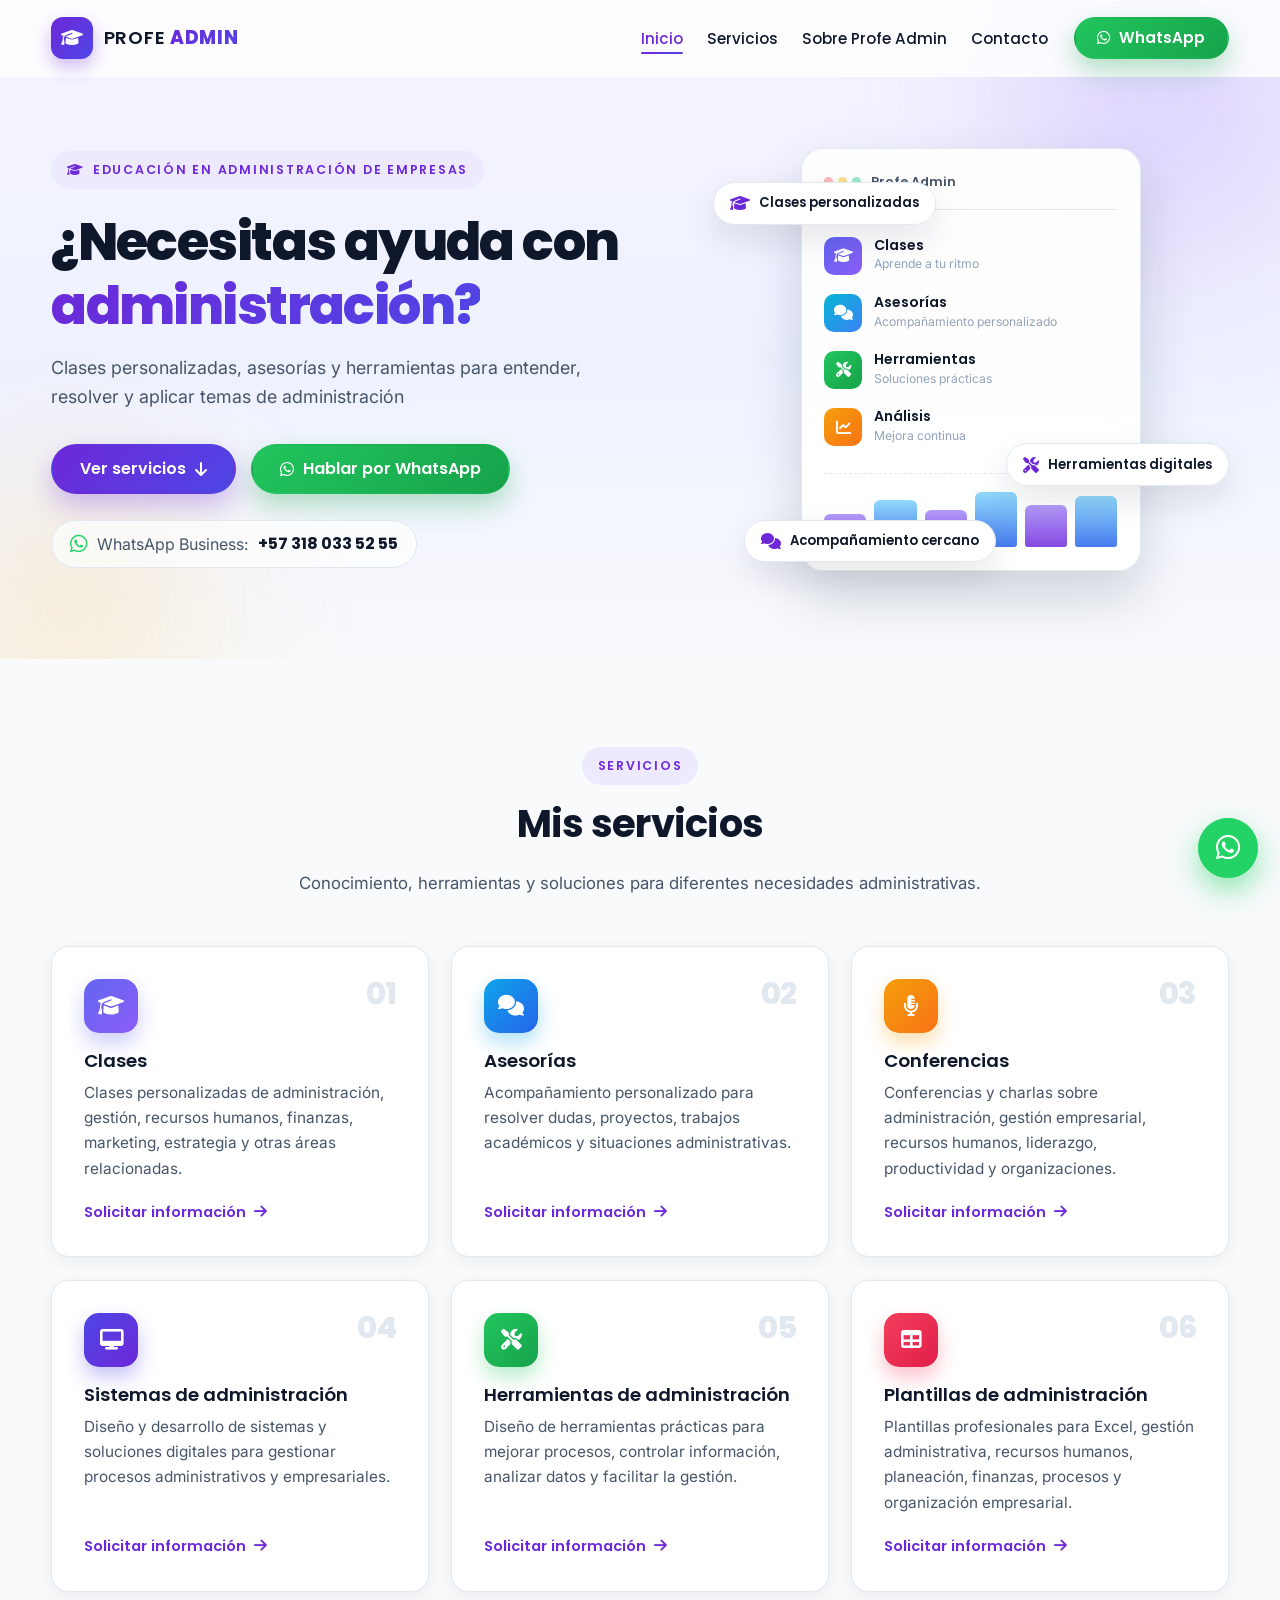
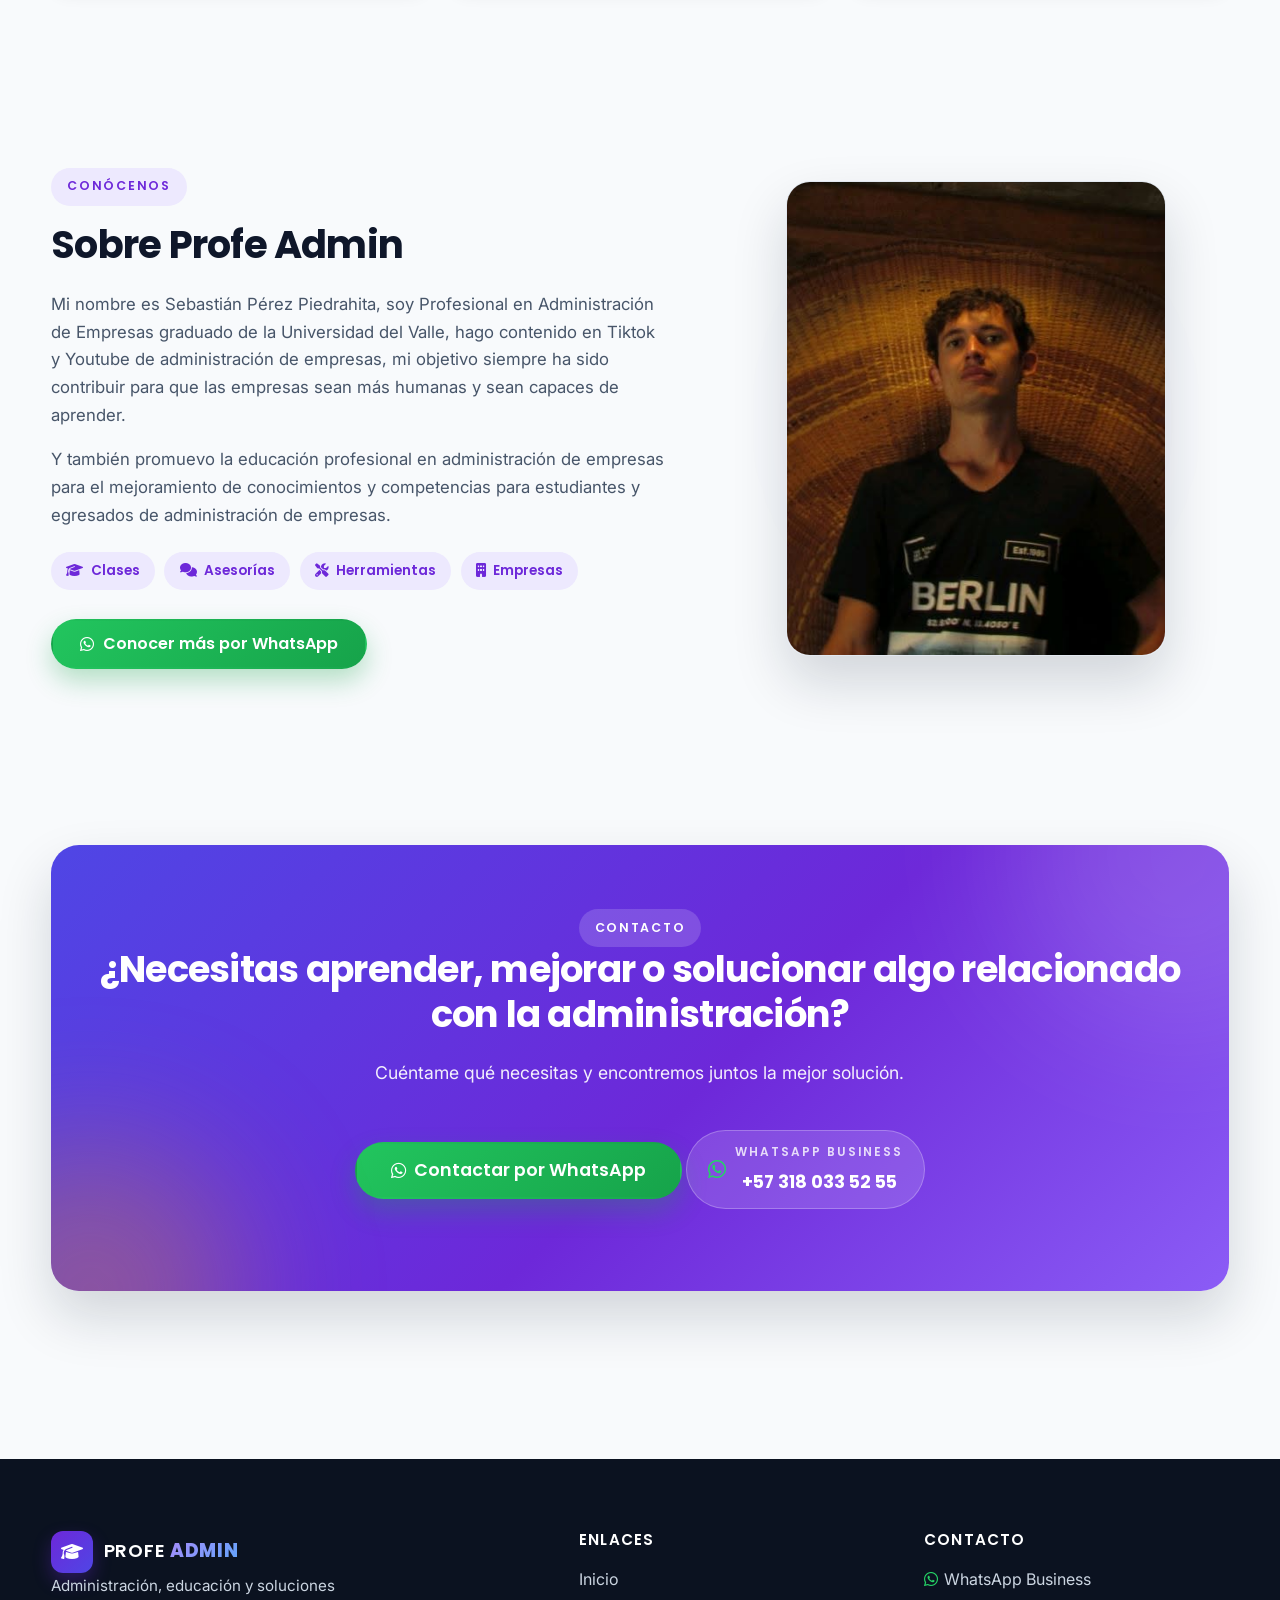
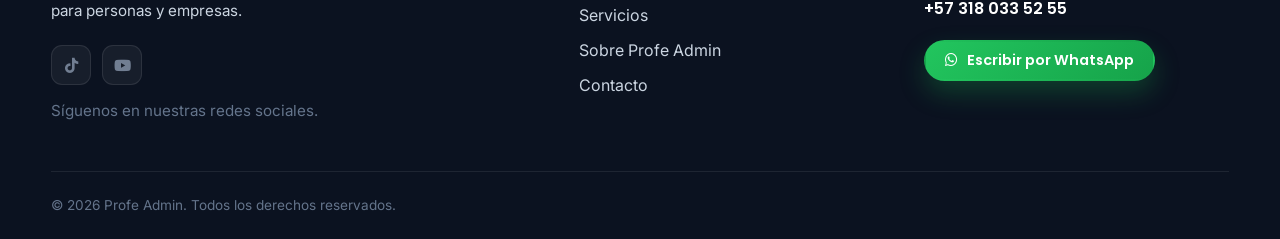
==== commit 0c30e64c: "Add files via upload" ====
--- a/index.html
+++ b/index.html
@@ -32,7 +32,6 @@
                 <ul class="nav-list">
                     <li><a href="#inicio">Inicio</a></li>
                     <li><a href="#servicios">Servicios</a></li>
-                    <li><a href="#soluciones">Soluciones</a></li>
                     <li><a href="#sobre">Sobre Profe Admin</a></li>
                     <li><a href="#contacto">Contacto</a></li>
                 </ul>
@@ -53,10 +52,10 @@
     <div class="container hero-inner">
         <div class="hero-copy">
             <span class="eyebrow" aria-hidden="true">
-                <i class="fa-solid fa-graduation-cap"></i> Educación · Administración · Tecnología
+                <i class="fa-solid fa-graduation-cap"></i> Educación en administración de empresas
             </span>
-            <h1 class="hero-title">Administración que se <span class="grad-text">aprende, se aplica y transforma.</span></h1>
-            <p class="hero-sub">Clases, asesorías, conferencias, herramientas y soluciones administrativas para estudiantes, profesionales, emprendedores y empresas.</p>
+            <h1 class="hero-title">¿Necesitas ayuda con <span class="grad-text">administración?</span></h1>
+            <p class="hero-sub">Clases personalizadas, asesorías y herramientas para entender, resolver y aplicar temas de administración</p>
             <div class="hero-actions">
                 <a class="btn btn-primary" href="#servicios">
                     Ver servicios <i class="fa-solid fa-arrow-down" aria-hidden="true"></i>
@@ -122,81 +121,6 @@
     </div>
 </section>
 
-<!-- ============ SOLUCIONES (audiencias) ============ -->
-<section class="section" id="soluciones">
-    <div class="container">
-        <div class="section-head">
-            <span class="eyebrow">¿Qué puedo hacer por ti?</span>
-            <h2 class="section-title">Soluciones para aprender, mejorar y gestionar</h2>
-            <p class="section-sub">Desde una clase personalizada hasta el desarrollo de herramientas administrativas para una empresa, Profe Admin combina conocimiento administrativo, formación práctica y tecnología para resolver necesidades reales.</p>
-        </div>
-        <div class="grid grid-aud">
-            <article class="card reveal">
-                <div class="icon-badge" aria-hidden="true"><i class="fa-solid fa-user-graduate"></i></div>
-                <h3>Estudiantes</h3>
-                <p>Apoyo académico, clases, monitorías y acompañamiento.</p>
-            </article>
-            <article class="card reveal">
-                <div class="icon-badge" aria-hidden="true"><i class="fa-solid fa-briefcase"></i></div>
-                <h3>Profesionales</h3>
-                <p>Asesorías, capacitación, herramientas y desarrollo profesional.</p>
-            </article>
-            <article class="card reveal">
-                <div class="icon-badge" aria-hidden="true"><i class="fa-solid fa-rocket"></i></div>
-                <h3>Emprendedores</h3>
-                <p>Herramientas y soluciones para organizar y gestionar negocios.</p>
-            </article>
-            <article class="card reveal">
-                <div class="icon-badge" aria-hidden="true"><i class="fa-solid fa-building"></i></div>
-                <h3>Empresas</h3>
-                <p>Capacitación, auditorías, procesos y soluciones administrativas.</p>
-            </article>
-            <article class="card reveal">
-                <div class="icon-badge" aria-hidden="true"><i class="fa-solid fa-users"></i></div>
-                <h3>Equipos de trabajo</h3>
-                <p>Formación, desarrollo y acompañamiento para mejorar la gestión.</p>
-            </article>
-        </div>
-    </div>
-</section>
-
-<!-- ============ RESERVAR REUNIÓN ============ -->
-<section class="section reunion-section" id="reunion">
-    <div class="container">
-        <div class="reunion-box reveal">
-            <div class="reunion-content">
-                <span class="eyebrow eyebrow-light">
-                    <i class="fa-solid fa-calendar-check" aria-hidden="true"></i> Reunión gratuita
-                </span>
-                <h2 class="reunion-title">¿Tienes una necesidad o un proyecto en mente?</h2>
-                <p class="reunion-text">Agenda una reunión gratis para que me comentes tus necesidades y hablemos sobre qué servicios podría ofrecerte de acuerdo a tus problemas.</p>
-                <a class="btn btn-accent btn-lg" href="https://calendar.app.google/zFa2Duf15ThJxzNB6" target="_blank" rel="noopener">
-                    <i class="fa-solid fa-calendar-plus" aria-hidden="true"></i> Reservar reunión gratis
-                </a>
-            </div>
-            <div class="reunion-visual" aria-hidden="true">
-                <div class="reunion-card">
-                    <div class="reunion-card-icon">
-                        <i class="fa-solid fa-handshake"></i>
-                    </div>
-                    <div class="reunion-card-detail">
-                        <i class="fa-solid fa-clock"></i>
-                        <span>Sin costo</span>
-                    </div>
-                    <div class="reunion-card-detail">
-                        <i class="fa-solid fa-video"></i>
-                        <span>En línea</span>
-                    </div>
-                    <div class="reunion-card-detail">
-                        <i class="fa-solid fa-comments"></i>
-                        <span>Personalizado</span>
-                    </div>
-                </div>
-            </div>
-        </div>
-    </div>
-</section>
-
 <!-- ============ SERVICIOS ============ -->
 <section class="section services" id="servicios">
     <div class="container">
@@ -272,142 +196,7 @@
                     Solicitar información <i class="fa-solid fa-arrow-right" aria-hidden="true"></i>
                 </a>
             </article>
-            <article class="card service-card reveal">
-                <div class="service-top">
-                    <span class="icon-badge" aria-hidden="true"><i class="fa-solid fa-magnifying-glass-chart"></i></span>
-                    <span class="service-num" aria-hidden="true">07</span>
-                </div>
-                <h3>Auditorías</h3>
-                <p>Revisión y análisis de procesos, documentos, información y procedimientos administrativos para identificar oportunidades de mejora.</p>
-                <a class="card-link" href="servicios/auditorias.html">
-                    Solicitar información <i class="fa-solid fa-arrow-right" aria-hidden="true"></i>
-                </a>
-            </article>
-            <article class="card service-card reveal">
-                <div class="service-top">
-                    <span class="icon-badge" aria-hidden="true"><i class="fa-solid fa-chalkboard-user"></i></span>
-                    <span class="service-num" aria-hidden="true">08</span>
-                </div>
-                <h3>Capacitaciones para empresas</h3>
-                <p>Capacitaciones personalizadas para empresas y equipos de trabajo de acuerdo con sus necesidades.</p>
-                <a class="card-link" href="servicios/capacitaciones.html">
-                    Solicitar información <i class="fa-solid fa-arrow-right" aria-hidden="true"></i>
-                </a>
-            </article>
-            <article class="card service-card reveal">
-                <div class="service-top">
-                    <span class="icon-badge" aria-hidden="true"><i class="fa-solid fa-user-graduate"></i></span>
-                    <span class="service-num" aria-hidden="true">09</span>
-                </div>
-                <h3>Monitorías</h3>
-                <p>Acompañamiento académico y práctico para estudiantes y personas que necesitan apoyo durante sus procesos de aprendizaje.</p>
-                <a class="card-link" href="servicios/monitorias.html">
-                    Solicitar información <i class="fa-solid fa-arrow-right" aria-hidden="true"></i>
-                </a>
-            </article>
-        </div>
-    </div>
-</section>
-
-<!-- ============ SOLUCIONES PARA EMPRESAS ============ -->
-<section class="section empresas" id="empresas">
-    <div class="container">
-        <div class="section-head">
-            <span class="eyebrow eyebrow-light">Soluciones para empresas</span>
-            <h2 class="section-title">También trabajo con empresas</h2>
-            <p class="section-sub">Diseño soluciones adaptadas a las necesidades reales de cada organización.</p>
-        </div>
-        <ul class="empresa-grid">
-            <li><i class="fa-solid fa-users" aria-hidden="true"></i> Recursos Humanos</li>
-            <li><i class="fa-solid fa-briefcase" aria-hidden="true"></i> Administración</li>
-            <li><i class="fa-solid fa-diagram-project" aria-hidden="true"></i> Procesos</li>
-            <li><i class="fa-solid fa-list-check" aria-hidden="true"></i> Planeación</li>
-            <li><i class="fa-solid fa-laptop-code" aria-hidden="true"></i> Herramientas digitales</li>
-            <li><i class="fa-solid fa-chalkboard-user" aria-hidden="true"></i> Capacitación</li>
-            <li><i class="fa-solid fa-chart-pie" aria-hidden="true"></i> Análisis empresarial</li>
-            <li><i class="fa-solid fa-database" aria-hidden="true"></i> Gestión de información</li>
-        </ul>
-        <div class="empresa-cta">
-            <a class="btn btn-light" href="https://wa.me/573180335255?text=Hola%20Profe%20Admin%2C%20quiero%20una%20soluci%C3%B3n%20para%20mi%20empresa." target="_blank" rel="noopener">
-                <i class="fa-brands fa-whatsapp" aria-hidden="true"></i> Quiero una solución para mi empresa
-            </a>
-        </div>
-    </div>
-</section>
-
-<!-- ============ POR QUÉ PROFE ADMIN ============ -->
-<section class="section" id="porque">
-    <div class="container">
-        <div class="section-head">
-            <span class="eyebrow">Lo que nos diferencia</span>
-            <h2 class="section-title">¿Por qué Profe Admin?</h2>
-        </div>
-        <div class="grid grid-why">
-            <article class="card why-card reveal">
-                <div class="icon-badge" aria-hidden="true"><i class="fa-solid fa-lightbulb"></i></div>
-                <h3>Enfoque práctico</h3>
-                <p>Aprende y aplica los conceptos a situaciones reales.</p>
-            </article>
-            <article class="card why-card reveal">
-                <div class="icon-badge" aria-hidden="true"><i class="fa-solid fa-sliders"></i></div>
-                <h3>Soluciones personalizadas</h3>
-                <p>Cada servicio se adapta a la necesidad del cliente.</p>
-            </article>
-            <article class="card why-card reveal">
-                <div class="icon-badge" aria-hidden="true"><i class="fa-solid fa-gears"></i></div>
-                <h3>Administración + tecnología</h3>
-                <p>Combinar conocimientos administrativos con herramientas digitales.</p>
-            </article>
-            <article class="card why-card reveal">
-                <div class="icon-badge" aria-hidden="true"><i class="fa-solid fa-handshake-angle"></i></div>
-                <h3>Acompañamiento cercano</h3>
-                <p>Comunicación clara y acompañamiento durante el proceso.</p>
-            </article>
-            <article class="card why-card reveal">
-                <div class="icon-badge" aria-hidden="true"><i class="fa-solid fa-users-gear"></i></div>
-                <h3>Para personas y empresas</h3>
-                <p>Servicios dirigidos tanto a estudiantes como a organizaciones.</p>
-            </article>
-            <article class="card why-cta reveal">
-                <h3>¿Tienes una duda o una necesidad?</h3>
-                <p>Cuéntame qué necesitas y busquemos juntos la mejor solución.</p>
-                <a class="btn btn-light" href="https://wa.me/573180335255?text=Hola%20Profe%20Admin%2C%20quiero%20informaci%C3%B3n." target="_blank" rel="noopener">
-                    <i class="fa-brands fa-whatsapp" aria-hidden="true"></i> Escríbeme por WhatsApp
-                </a>
-            </article>
-        </div>
-    </div>
-</section>
-
-<!-- ============ PROCESO DE TRABAJO ============ -->
-<section class="section processo" id="proceso">
-    <div class="container">
-        <div class="section-head">
-            <span class="eyebrow">Proceso</span>
-            <h2 class="section-title">¿Cómo trabajamos?</h2>
-        </div>
-        <ol class="process">
-            <li class="process-step reveal">
-                <span class="step-num" aria-hidden="true">01</span>
-                <h3>Cuéntame tu necesidad</h3>
-                <p>El cliente explica qué necesita.</p>
-            </li>
-            <li class="process-step reveal">
-                <span class="step-num" aria-hidden="true">02</span>
-                <h3>Analizamos tu situación</h3>
-                <p>Identificamos el problema, objetivo o necesidad.</p>
-            </li>
-            <li class="process-step reveal">
-                <span class="step-num" aria-hidden="true">03</span>
-                <h3>Diseñamos la solución</h3>
-                <p>Definimos el servicio y la forma de trabajo.</p>
-            </li>
-            <li class="process-step reveal">
-                <span class="step-num" aria-hidden="true">04</span>
-                <h3>Trabajamos juntos</h3>
-                <p>Ejecutamos el servicio y damos acompañamiento.</p>
-            </li>
-        </ol>
+        </div>
     </div>
 </section>
 
@@ -417,8 +206,8 @@
         <div class="sobre-copy reveal">
             <span class="eyebrow">Conócenos</span>
             <h2 class="section-title">Sobre Profe Admin</h2>
-            <p>Profe Admin es un espacio dedicado a la educación, la administración y el desarrollo de soluciones prácticas para personas y organizaciones.</p>
-            <p>La propuesta combina formación, conocimiento administrativo, tecnología y acompañamiento para convertir conceptos en herramientas que puedan aplicarse en situaciones reales.</p>
+            <p>Mi nombre es Sebastián Pérez Piedrahita, soy Profesional en Administración de Empresas graduado de la Universidad del Valle, hago contenido en Tiktok y Youtube de administración de empresas, mi objetivo siempre ha sido contribuir para que las empresas sean más humanas y sean capaces de aprender.</p>
+            <p>Y también promuevo la educación profesional en administración de empresas para el mejoramiento de conocimientos y competencias para estudiantes y egresados de administración de empresas.</p>
             <div class="sobre-chips">
                 <span><i class="fa-solid fa-graduation-cap" aria-hidden="true"></i> Clases</span>
                 <span><i class="fa-solid fa-comments" aria-hidden="true"></i> Asesorías</span>
@@ -431,11 +220,7 @@
         </div>
         <div class="sobre-visual reveal">
             <div class="blob" aria-hidden="true"></div>
-            <div class="sobre-card" aria-hidden="true">
-                <span class="icon-badge"><i class="fa-solid fa-chalkboard-user"></i></span>
-                <h3>Aprender. Aplicar. Transformar.</h3>
-                <p>Conceptos administrativos convertidos en herramientas prácticas para situaciones reales.</p>
-            </div>
+            <img class="sobre-photo" src="foto.jpg" alt="Sebastián Pérez Piedrahita, Profe Admin">
         </div>
     </div>
 </section>
@@ -483,7 +268,6 @@
                     <ul>
                         <li><a href="#inicio">Inicio</a></li>
                         <li><a href="#servicios">Servicios</a></li>
-                        <li><a href="#soluciones">Soluciones</a></li>
                         <li><a href="#sobre">Sobre Profe Admin</a></li>
                         <li><a href="#contacto">Contacto</a></li>
                     </ul>
--- a/assets/css/style.css
+++ b/assets/css/style.css
@@ -214,17 +214,6 @@
   box-shadow: var(--shadow-sm);
 }
 
-.btn-light {
-  background: #fff;
-  color: var(--clr-primary);
-  box-shadow: 0 12px 26px rgba(0, 0, 0, 0.18);
-}
-
-.btn-light:hover {
-  transform: translateY(-3px);
-  box-shadow: 0 18px 34px rgba(0, 0, 0, 0.26);
-}
-
 .btn-lg {
   padding: 1.1rem 2.1rem;
   font-size: 1.1rem;
@@ -701,25 +690,6 @@
   gap: 1.4rem;
 }
 
-.grid-aud {
-  grid-template-columns: repeat(auto-fit, minmax(190px, 1fr));
-}
-
-.grid-aud .card {
-  text-align: center;
-  padding: 1.9rem 1.5rem;
-}
-
-.grid-aud .icon-badge {
-  margin-inline: auto;
-}
-
-.grid-aud .card:nth-child(1) .icon-badge { background: linear-gradient(135deg, #6366f1, #8b5cf6); box-shadow: 0 10px 20px rgba(99, 102, 241, 0.32); }
-.grid-aud .card:nth-child(2) .icon-badge { background: linear-gradient(135deg, #0ea5e9, #2563eb); box-shadow: 0 10px 20px rgba(14, 165, 233, 0.32); }
-.grid-aud .card:nth-child(3) .icon-badge { background: linear-gradient(135deg, #f59e0b, #f97316); box-shadow: 0 10px 20px rgba(245, 158, 11, 0.32); }
-.grid-aud .card:nth-child(4) .icon-badge { background: linear-gradient(135deg, #10b981, #059669); box-shadow: 0 10px 20px rgba(16, 185, 129, 0.32); }
-.grid-aud .card:nth-child(5) .icon-badge { background: linear-gradient(135deg, #f43f5e, #e11d48); box-shadow: 0 10px 20px rgba(244, 63, 94, 0.32); }
-
 /* ---------- Servicios ---------- */
 
 .services {
@@ -771,200 +741,9 @@
 .service-card:nth-child(8) .icon-badge { background: linear-gradient(135deg, #f97316, #ea580c); box-shadow: 0 10px 20px rgba(249, 115, 22, 0.32); }
 .service-card:nth-child(9) .icon-badge { background: linear-gradient(135deg, #8b5cf6, #d946ef); box-shadow: 0 10px 20px rgba(139, 92, 246, 0.32); }
 
-/* ---------- Empresas ---------- */
-
-.empresas {
-  position: relative;
-  background: linear-gradient(135deg, #4f46e5 0%, #6d28d9 60%, #8b5cf6 100%);
-  color: #fff;
-  overflow: hidden;
-}
-
-.empresas::before,
-.empresas::after {
-  content: "";
-  position: absolute;
-  border-radius: 50%;
-  filter: blur(80px);
-  pointer-events: none;
-}
-
-.empresas::before {
-  width: 420px;
-  height: 420px;
-  background: rgba(255, 255, 255, 0.12);
-  top: -180px;
-  right: -140px;
-}
-
-.empresas::after {
-  width: 380px;
-  height: 380px;
-  background: rgba(245, 158, 11, 0.25);
-  bottom: -180px;
-  left: -120px;
-}
-
-.empresas .section-head {
-  position: relative;
-  margin-bottom: 2.6rem;
-}
-
-.empresas .section-title {
-  color: #fff;
-}
-
-.empresas .section-sub {
-  color: rgba(255, 255, 255, 0.88);
-}
-
 .eyebrow-light {
   background: rgba(255, 255, 255, 0.16);
   color: #fff;
-}
-
-.empresa-grid {
-  position: relative;
-  display: grid;
-  grid-template-columns: repeat(auto-fit, minmax(200px, 1fr));
-  gap: 1rem;
-  margin-bottom: 2.6rem;
-}
-
-.empresa-grid li {
-  display: flex;
-  align-items: center;
-  gap: 0.75rem;
-  background: rgba(255, 255, 255, 0.1);
-  border: 1px solid rgba(255, 255, 255, 0.18);
-  border-radius: 14px;
-  padding: 1rem 1.15rem;
-  font-family: var(--font-head);
-  font-weight: 600;
-  color: #fff;
-  transition: background-color 0.25s ease, transform 0.25s ease;
-}
-
-.empresa-grid li:hover {
-  background: rgba(255, 255, 255, 0.18);
-  transform: translateY(-3px);
-}
-
-.empresa-grid i {
-  color: #fbbf24;
-  font-size: 1.15rem;
-  flex: none;
-}
-
-.empresa-cta {
-  position: relative;
-  display: flex;
-  justify-content: center;
-}
-
-/* ---------- Por qué ---------- */
-
-.grid-why {
-  grid-template-columns: repeat(auto-fill, minmax(250px, 1fr));
-}
-
-.why-card .icon-badge { background: var(--grad); }
-
-.why-card:nth-child(1) .icon-badge { background: linear-gradient(135deg, #f59e0b, #f97316); box-shadow: 0 10px 20px rgba(245, 158, 11, 0.32); }
-.why-card:nth-child(2) .icon-badge { background: linear-gradient(135deg, #0ea5e9, #2563eb); box-shadow: 0 10px 20px rgba(14, 165, 233, 0.32); }
-.why-card:nth-child(3) .icon-badge { background: linear-gradient(135deg, #6366f1, #8b5cf6); box-shadow: 0 10px 20px rgba(99, 102, 241, 0.32); }
-.why-card:nth-child(4) .icon-badge { background: linear-gradient(135deg, #f43f5e, #e11d48); box-shadow: 0 10px 20px rgba(244, 63, 94, 0.32); }
-.why-card:nth-child(5) .icon-badge { background: linear-gradient(135deg, #22c55e, #16a34a); box-shadow: 0 10px 20px rgba(34, 197, 94, 0.32); }
-
-.why-cta {
-  background: var(--grad);
-  border: none;
-  color: #fff;
-  display: flex;
-  flex-direction: column;
-  justify-content: center;
-}
-
-.why-cta:hover {
-  border: none;
-  transform: translateY(-6px);
-  box-shadow: var(--shadow-md);
-}
-
-.why-cta h3 {
-  color: #fff;
-  margin-top: 0;
-}
-
-.why-cta p {
-  color: rgba(255, 255, 255, 0.9);
-}
-
-.why-cta .btn {
-  margin-top: 1.2rem;
-}
-
-/* ---------- Proceso ---------- */
-
-.processo {
-  background: var(--clr-bg);
-}
-
-.process {
-  position: relative;
-  display: grid;
-  grid-template-columns: repeat(4, 1fr);
-  gap: 1.6rem;
-  max-width: 980px;
-  margin-inline: auto;
-}
-
-.process::before {
-  content: "";
-  position: absolute;
-  top: 26px;
-  left: 8%;
-  right: 8%;
-  height: 2px;
-  background: repeating-linear-gradient(
-    90deg,
-    #c7d2fe 0 8px,
-    transparent 8px 16px
-  );
-}
-
-.process-step {
-  position: relative;
-  text-align: center;
-  padding: 0 0.4rem;
-}
-
-.step-num {
-  position: relative;
-  z-index: 1;
-  width: 52px;
-  height: 52px;
-  margin: 0 auto 1.1rem;
-  border-radius: 50%;
-  background: var(--grad);
-  color: #fff;
-  font-family: var(--font-head);
-  font-size: 1.05rem;
-  font-weight: 700;
-  display: flex;
-  align-items: center;
-  justify-content: center;
-  box-shadow: 0 10px 22px rgba(109, 40, 217, 0.34);
-}
-
-.process-step h3 {
-  font-size: 1.05rem;
-  margin-bottom: 0.4rem;
-}
-
-.process-step p {
-  font-size: 0.92rem;
-  margin: 0;
 }
 
 /* ---------- Sobre ---------- */
@@ -1007,32 +786,16 @@
   justify-content: center;
 }
 
-.sobre-card {
+.sobre-photo {
+  position: relative;
   width: 100%;
   max-width: 380px;
-  background: #fff;
+  border-radius: 24px;
   border: 1px solid var(--clr-border);
-  border-radius: 24px;
   box-shadow: var(--shadow-lg);
-  padding: 2.2rem;
-  text-align: center;
+  object-fit: cover;
+  aspect-ratio: 4 / 5;
   animation: floaty 6s ease-in-out infinite;
-}
-
-.sobre-card .icon-badge {
-  width: 64px;
-  height: 64px;
-  font-size: 1.6rem;
-  border-radius: 18px;
-}
-
-.sobre-card h3 {
-  margin: 1.2rem 0 0.5rem;
-}
-
-.sobre-card p {
-  font-size: 0.95rem;
-  margin: 0;
 }
 
 .sobre-visual .blob {
@@ -1047,175 +810,6 @@
   z-index: -1;
 }
 
-/* ---------- Reservar reunión ---------- */
-
-.reunion-section {
-  padding: 0;
-}
-
-.reunion-box {
-  position: relative;
-  display: grid;
-  grid-template-columns: 1.1fr 0.9fr;
-  gap: 3rem;
-  align-items: center;
-  background: linear-gradient(135deg, #1e1b4b 0%, #312e81 50%, #4338ca 100%);
-  border-radius: 28px;
-  padding: 3.5rem 3rem;
-  color: #fff;
-  overflow: hidden;
-  box-shadow: var(--shadow-lg);
-}
-
-.reunion-box::before,
-.reunion-box::after {
-  content: "";
-  position: absolute;
-  border-radius: 50%;
-  filter: blur(70px);
-  pointer-events: none;
-}
-
-.reunion-box::before {
-  width: 320px;
-  height: 320px;
-  background: rgba(245, 158, 11, 0.3);
-  top: -140px;
-  right: -100px;
-}
-
-.reunion-box::after {
-  width: 280px;
-  height: 280px;
-  background: rgba(139, 92, 246, 0.4);
-  bottom: -130px;
-  left: -90px;
-}
-
-.reunion-content {
-  position: relative;
-}
-
-.reunion-content .eyebrow {
-  background: rgba(255, 255, 255, 0.14);
-  color: #fff;
-}
-
-.reunion-title {
-  font-size: clamp(1.6rem, 3.2vw, 2.2rem);
-  font-weight: 700;
-  letter-spacing: -0.02em;
-  color: #fff;
-  margin: 1.2rem 0 0.8rem;
-}
-
-.reunion-text {
-  font-size: 1.05rem;
-  color: rgba(255, 255, 255, 0.88);
-  max-width: 32em;
-  margin-bottom: 1.8rem;
-}
-
-.btn-accent {
-  background: linear-gradient(135deg, #f59e0b, #f97316);
-  color: #fff;
-  box-shadow: 0 12px 26px rgba(245, 158, 11, 0.35);
-}
-
-.btn-accent:hover {
-  transform: translateY(-3px);
-  box-shadow: 0 18px 34px rgba(245, 158, 11, 0.45);
-}
-
-.reunion-visual {
-  position: relative;
-  display: flex;
-  align-items: center;
-  justify-content: center;
-}
-
-.reunion-card {
-  position: relative;
-  background: rgba(255, 255, 255, 0.1);
-  border: 1px solid rgba(255, 255, 255, 0.18);
-  border-radius: 20px;
-  padding: 2rem 1.8rem;
-  backdrop-filter: blur(8px);
-  display: flex;
-  flex-direction: column;
-  gap: 1.1rem;
-  width: 100%;
-  max-width: 280px;
-}
-
-.reunion-card-icon {
-  width: 60px;
-  height: 60px;
-  border-radius: 16px;
-  background: linear-gradient(135deg, #f59e0b, #f97316);
-  display: flex;
-  align-items: center;
-  justify-content: center;
-  font-size: 1.5rem;
-  color: #fff;
-  box-shadow: 0 10px 22px rgba(245, 158, 11, 0.35);
-  margin-bottom: 0.3rem;
-}
-
-.reunion-card-detail {
-  display: flex;
-  align-items: center;
-  gap: 0.7rem;
-  font-family: var(--font-head);
-  font-size: 0.95rem;
-  font-weight: 600;
-  color: rgba(255, 255, 255, 0.92);
-}
-
-.reunion-card-detail i {
-  color: #fbbf24;
-  font-size: 1rem;
-  width: 20px;
-  text-align: center;
-}
-
-@media (max-width: 860px) {
-  .reunion-box {
-    grid-template-columns: 1fr;
-    gap: 2.5rem;
-    padding: 2.5rem 2rem;
-    text-align: center;
-  }
-
-  .reunion-text {
-    max-width: 100%;
-  }
-
-  .reunion-content .btn {
-    margin: 0 auto;
-  }
-
-  .reunion-visual {
-    order: -1;
-  }
-
-  .reunion-card {
-    max-width: 260px;
-    margin: 0 auto;
-  }
-}
-
-@media (max-width: 480px) {
-  .reunion-box {
-    padding: 2rem 1.3rem;
-    border-radius: 22px;
-  }
-
-  .reunion-card {
-    max-width: 100%;
-  }
-}
-
 /* ---------- CTA final ---------- */
 
 .cta-box {
@@ -1896,14 +1490,6 @@
 @media (max-width: 1024px) {
   .grid-services {
     grid-template-columns: repeat(auto-fill, minmax(280px, 1fr));
-  }
-
-  .process {
-    grid-template-columns: repeat(2, 1fr);
-  }
-
-  .process::before {
-    display: none;
   }
 
   .sobre-inner {
@@ -1996,32 +1582,6 @@
     grid-template-columns: 1fr;
   }
 
-  .grid-aud {
-    grid-template-columns: repeat(auto-fit, minmax(170px, 1fr));
-  }
-
-  .process {
-    grid-template-columns: 1fr;
-    gap: 1.8rem;
-    padding-left: 0;
-  }
-
-  .process-step {
-    text-align: left;
-    display: grid;
-    grid-template-columns: 52px 1fr;
-    gap: 0 1rem;
-  }
-
-  .step-num {
-    grid-row: span 2;
-    margin: 0;
-  }
-
-  .process-step p {
-    grid-column: 2;
-  }
-
   .hero-actions .btn {
     width: 100%;
   }
@@ -2046,10 +1606,6 @@
 }
 
 @media (max-width: 420px) {
-  .grid-aud {
-    grid-template-columns: 1fr;
-  }
-
   .hero-visual {
     min-height: 340px;
     transform: scale(0.94);
